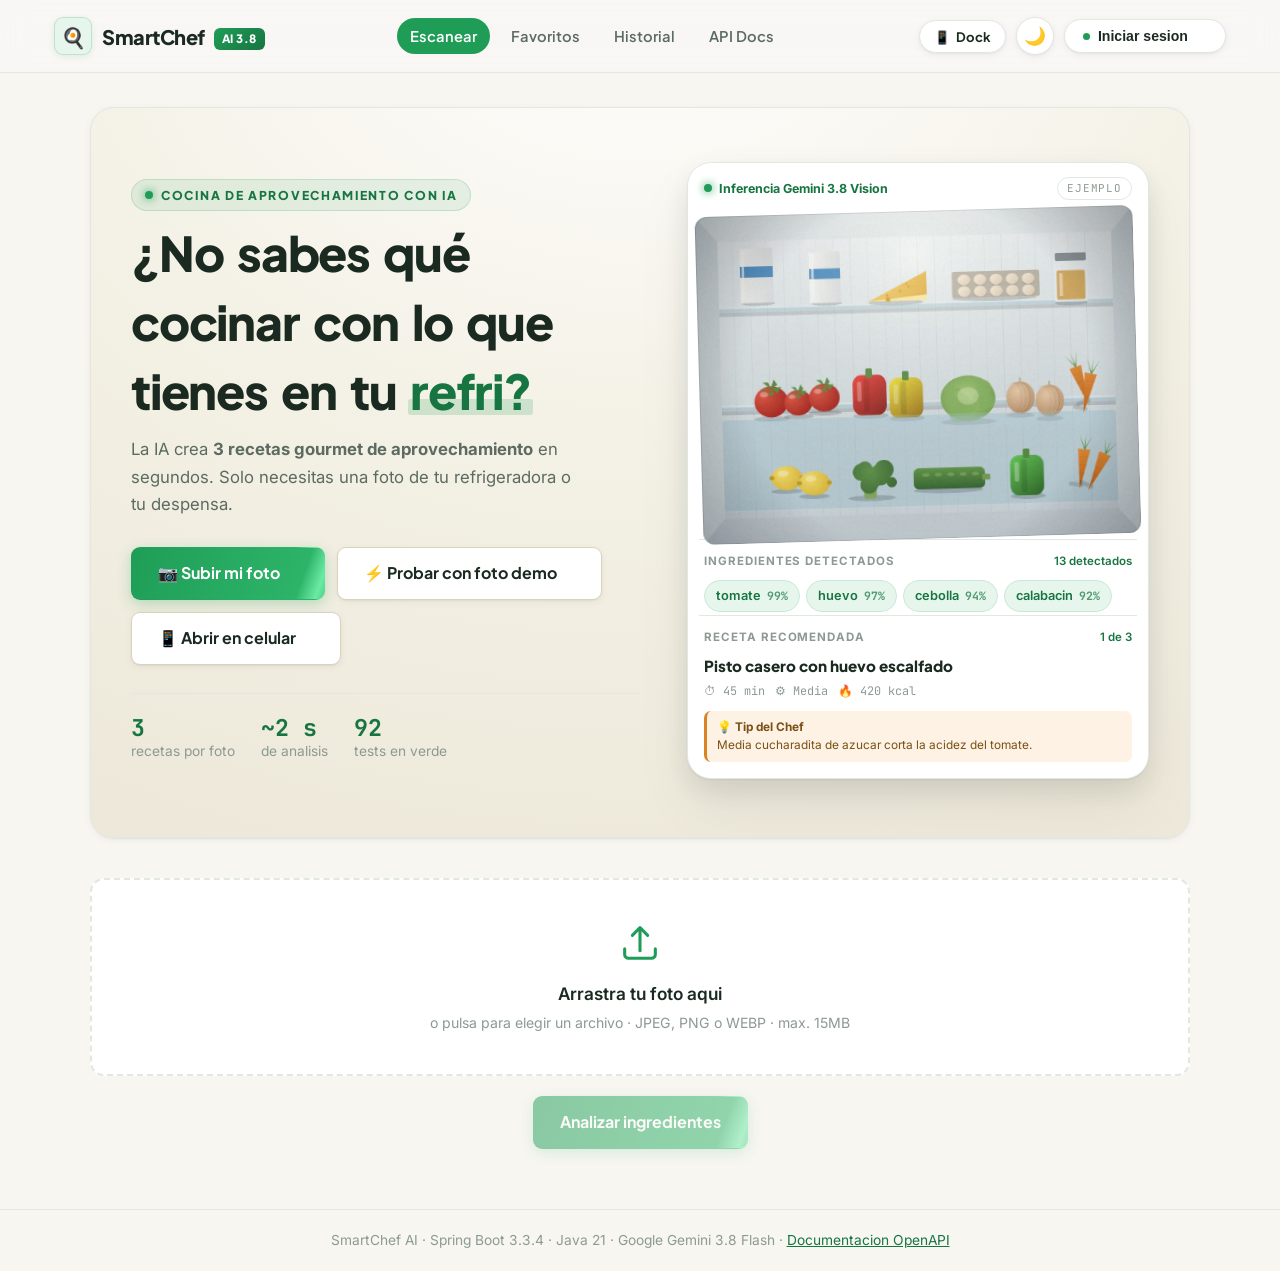
==== src/main/resources/static/app.html @ 3c4bd3d8 "feat(landing): integrar landing editorial Magic UI en raiz y mover SPA a /app.html" ====
<!DOCTYPE html>
<html lang="es">
<head>
    <meta charset="UTF-8">
    <meta name="viewport" content="width=device-width, initial-scale=1">
    <title>SmartChef AI</title>
    <meta name="description" content="Fotografia tu despensa y recibe 3 recetas de aprovechamiento generadas con Google Gemini.">
    <link rel="preconnect" href="https://fonts.googleapis.com" />
    <link rel="preconnect" href="https://fonts.gstatic.com" crossorigin />
    <link href="https://fonts.googleapis.com/css2?family=Inter:wght@400;500;600;700&family=JetBrains+Mono:wght@500;600;700&family=Plus+Jakarta+Sans:wght@600;700;800&display=swap" rel="stylesheet" />
    <link rel="stylesheet" href="styles.css">
    <link rel="icon" href="data:image/svg+xml,<svg xmlns='http://www.w3.org/2000/svg' viewBox='0 0 100 100'><text y='.9em' font-size='90'>&#127859;</text></svg>">
</head>
<body>
<header class="topbar">
    <div class="topbar__inner">
        <a class="brand" href="/" title="Volver al inicio">
            <span class="brand__mark" aria-hidden="true">&#127859;</span>
            <span class="brand__text">SmartChef&nbsp;<span class="brand__ai">AI&nbsp;3.8</span></span>
        </a>

        <nav class="topbar__nav">
            <button class="navlink is-active" data-view="scan" type="button">Escanear</button>
            <button class="navlink" data-view="favorites" type="button">Favoritos</button>
            <button class="navlink" data-view="history" type="button">Historial</button>
            <button class="navlink" id="btn-docs" type="button">API Docs</button>
        </nav>

        <div class="topbar__auth">
            <span class="userchip is-hidden" id="userchip"></span>
            <button class="nav-mode-btn" id="btn-switch-to-dock" type="button" title="Cambiar a Dock flotante">
                <span>📱</span>
                <span>Dock</span>
            </button>
            <button class="theme-toggle-btn" id="theme-btn" type="button" aria-label="Cambiar tema">
                <span class="theme-toggle-icon" id="theme-icon">🌙</span>
            </button>
            <button class="interactive-hover-btn" id="btn-auth" type="button">
                <span class="btn-bg-fill"></span>
                <span class="btn-dot"></span>
                <span class="btn-text" id="btn-auth-text">Iniciar sesion</span>
                <span class="btn-arrow">&rarr;</span>
            </button>
        </div>
    </div>
</header>

<main class="page">

    <!-- ============ VISTA: ESCANEAR ============ -->
    <section class="view is-active" id="view-scan">
        <div class="hero">
            <div class="hero__inner">

                <div class="hero__copy">
                    <p class="hero__eyebrow">
                        <span class="hero__dot" aria-hidden="true"></span>
                        Cocina de aprovechamiento con IA
                    </p>

                    <h1 class="hero__title kinetic-text">
                        <span class="kinetic-word" style="--d: 80ms;">&iquest;No</span>
                        <span class="kinetic-word" style="--d: 140ms;">sabes</span>
                        <span class="kinetic-word" style="--d: 200ms;">qu&eacute;</span>
                        <span class="kinetic-word" style="--d: 260ms;">cocinar</span>
                        <span class="kinetic-word" style="--d: 320ms;">con</span>
                        <span class="kinetic-word" style="--d: 380ms;">lo</span>
                        <span class="kinetic-word" style="--d: 440ms;">que</span>
                        <span class="kinetic-word" style="--d: 500ms;">tienes</span>
                        <span class="kinetic-word" style="--d: 560ms;">en</span>
                        <span class="kinetic-word" style="--d: 620ms;">tu</span>
                        <span class="hero__mark kinetic-word" style="--d: 700ms;">refri?</span>
                    </h1>

                    <p class="hero__subtitle">
                        La IA crea <strong>3 recetas gourmet de aprovechamiento</strong> en
                        segundos. Solo necesitas una foto de tu refrigeradora o tu despensa.
                    </p>

                    <div class="hero__actions">
                        <button class="btn btn--primary btn--lg btn--sweep" id="btn-hero-upload" type="button">
                            <span class="btn__fill" aria-hidden="true"></span>
                            <span class="btn__label"><span aria-hidden="true">&#128247;</span> Subir mi foto</span>
                            <span class="btn__arrow" aria-hidden="true">&rarr;</span>
                        </button>
                        <button class="btn btn--soft btn--lg btn--sweep" id="btn-hero-demo" type="button">
                            <span class="btn__fill" aria-hidden="true"></span>
                            <span class="btn__label"><span aria-hidden="true">&#9889;</span> Probar con foto demo</span>
                            <span class="btn__arrow" aria-hidden="true">&rarr;</span>
                        </button>
                        <button class="btn btn--soft btn--lg btn--sweep" id="btn-hero-qr" type="button" hidden>
                            <span class="btn__fill" aria-hidden="true"></span>
                            <span class="btn__label"><span aria-hidden="true">&#128241;</span> Abrir en celular</span>
                            <span class="btn__arrow" aria-hidden="true">&rarr;</span>
                        </button>
                    </div>

                    <ul class="hero__facts">
                        <li><strong>3</strong> recetas por foto</li>
                        <li><strong>~2 s</strong> de analisis</li>
                        <li><strong>92</strong> tests en verde</li>
                    </ul>
                </div>

                <!--
                  Panel de inferencia: encadena foto, deteccion y receta para que
                  se vea el pipeline completo, no tres adornos sueltos. Los datos
                  son los de la sesion demo real (DemoDataSeeder), asi que lo que
                  se ve aqui es lo que devuelve "Probar con foto demo".
                -->
                <div class="hero__visual" aria-hidden="true">
                    <div class="panel-ai glare-card" id="hero-shot">
                        <span class="border-beam"></span>

                        <header class="panel-ai__head">
                            <span class="panel-ai__status">
                                <span class="hero__dot"></span>
                                Inferencia Gemini 3.8 Vision
                            </span>
                            <span class="panel-ai__tag">ejemplo</span>
                        </header>

                        <figure class="shot">
                            <img class="shot__img" src="assets/demo-fridge.jpg" alt=""
                                 loading="lazy" width="1200" height="900">
                        </figure>

                        <section class="panel-ai__block">
                            <p class="panel-ai__label">
                                Ingredientes detectados
                                <span class="panel-ai__count">13 detectados</span>
                            </p>
                            <ul class="detections">
                                <li class="detection">tomate <b>99%</b></li>
                                <li class="detection">huevo <b>97%</b></li>
                                <li class="detection">cebolla <b>94%</b></li>
                                <li class="detection">calabacin <b>92%</b></li>
                            </ul>
                        </section>

                        <section class="panel-ai__block panel-ai__block--result">
                            <p class="panel-ai__label">
                                Receta recomendada
                                <span class="panel-ai__count">1 de 3</span>
                            </p>
                            <p class="minicard__title">Pisto casero con huevo escalfado</p>
                            <p class="minicard__meta">
                                <span>&#9201; 45 min</span>
                                <span>&#9881; Media</span>
                                <span>&#128293; 420 kcal</span>
                            </p>
                            <p class="minicard__tip">
                                <strong>&#128161; Tip del Chef</strong>
                                Media cucharadita de azucar corta la acidez del tomate.
                            </p>
                        </section>
                    </div>
                </div>

            </div>
        </div>

        <div class="dropzone" id="dropzone" tabindex="0" role="button"
             aria-label="Arrastra una foto o pulsa para seleccionar un archivo">
            <input type="file" id="file-input" accept="image/jpeg,image/png,image/webp" hidden>

            <div class="dropzone__empty" id="dropzone-empty">
                <svg class="dropzone__icon" viewBox="0 0 24 24" aria-hidden="true">
                    <path d="M12 16V4m0 0L8 8m4-4 4 4" stroke="currentColor" stroke-width="1.6"
                          stroke-linecap="round" stroke-linejoin="round" fill="none"/>
                    <path d="M4 15v3a2 2 0 0 0 2 2h12a2 2 0 0 0 2-2v-3" stroke="currentColor"
                          stroke-width="1.6" stroke-linecap="round" fill="none"/>
                </svg>
                <p class="dropzone__title">Arrastra tu foto aqui</p>
                <p class="dropzone__hint">o pulsa para elegir un archivo &middot; JPEG, PNG o WEBP &middot; max. 15MB</p>
            </div>

            <div class="preview is-hidden" id="preview">
                <img class="preview__img" id="preview-img" alt="Vista previa de la foto cargada">
                <div class="preview__meta">
                    <span class="preview__name" id="preview-name"></span>
                    <span class="preview__size" id="preview-size"></span>
                </div>
            </div>
        </div>

        <div class="actions">
            <button class="btn btn--primary btn--lg" id="btn-analyze" type="button" disabled>
                Analizar ingredientes
            </button>
            <button class="btn btn--ghost" id="btn-reset" type="button" hidden>Cambiar foto</button>
        </div>

        <!-- Indicador de procesamiento -->
        <div class="loader is-hidden" id="loader" role="status" aria-live="polite">
            <div class="loader__spinner" aria-hidden="true"></div>
            <p class="loader__text">Analizando ingredientes con Gemini AI...</p>
            <p class="loader__sub" id="loader-sub">Detectando alimentos y creando tus recetas</p>
        </div>

        <div class="alert is-hidden" id="alert" role="alert"></div>

        <!-- Resultados -->
        <section class="results is-hidden" id="results">
            <div class="panel">
                <h2 class="panel__title">Ingredientes detectados</h2>
                <ul class="pills" id="detected-list"></ul>
            </div>

            <h2 class="section-title">Tus 3 recetas sugeridas</h2>
            <div class="cards" id="recipe-cards"></div>
        </section>
    </section>

    <!-- ============ VISTA: FAVORITOS ============ -->
    <section class="view" id="view-favorites">
        <h1 class="view__title">Mis recetas favoritas</h1>
        <p class="view__subtitle">Las recetas que guardaste para cocinar mas tarde.</p>
        <div class="cards" id="favorite-cards"></div>
        <div class="empty is-hidden" id="favorites-empty">
            <p>Todavia no has guardado ninguna receta.</p>
        </div>
    </section>

    <!-- ============ VISTA: HISTORIAL ============ -->
    <section class="view" id="view-history">
        <h1 class="view__title">Historial de escaneos</h1>
        <p class="view__subtitle">Cada foto que analizaste con su resultado completo.</p>
        <div id="history-list"></div>
        <div class="empty is-hidden" id="history-empty">
            <p>Aun no tienes escaneos guardados en tu cuenta.</p>
        </div>
    </section>
</main>

<footer class="footer">
    <p>
        SmartChef AI &middot; Spring Boot 3.3.4 &middot; Java 21 &middot; Google Gemini 3.8 Flash
        &middot; <a href="/swagger-ui.html" target="_blank" rel="noopener">Documentacion OpenAPI</a>
    </p>
</footer>

<!-- ============ MODAL: AUTENTICACION ============ -->
<div class="modal is-hidden" id="auth-modal" role="dialog" aria-modal="true" aria-labelledby="auth-title">
    <div class="modal__backdrop" data-close-modal></div>
    <div class="modal__box">
        <button class="modal__close" type="button" data-close-modal aria-label="Cerrar">&times;</button>

        <h2 class="modal__title" id="auth-title">Accede a tu cuenta</h2>

        <div class="tabs">
            <button class="tab is-active" data-tab="login" type="button">Iniciar sesion</button>
            <button class="tab" data-tab="register" type="button">Crear cuenta</button>
        </div>

        <form class="form is-active" id="form-login" novalidate>
            <label class="field">
                <span class="field__label">Usuario o email</span>
                <input class="field__input" name="username" type="text" autocomplete="username" required>
            </label>
            <label class="field">
                <span class="field__label">Contrasena</span>
                <input class="field__input" name="password" type="password" autocomplete="current-password" required>
            </label>
            <p class="form__error is-hidden" data-form-error></p>
            <button class="btn btn--primary btn--block" type="submit">Entrar</button>
        </form>

        <form class="form" id="form-register" novalidate>
            <label class="field">
                <span class="field__label">Usuario</span>
                <input class="field__input" name="username" type="text" minlength="3" maxlength="50" required>
            </label>
            <label class="field">
                <span class="field__label">Email</span>
                <input class="field__input" name="email" type="email" required>
            </label>
            <label class="field">
                <span class="field__label">Nombre completo</span>
                <input class="field__input" name="fullName" type="text" autocomplete="name">
            </label>
            <label class="field">
                <span class="field__label">Contrasena</span>
                <input class="field__input" name="password" type="password" minlength="8"
                       autocomplete="new-password" required>
                <span class="field__hint">Minimo 8 caracteres</span>
            </label>
            <p class="form__error is-hidden" data-form-error></p>
            <button class="btn btn--primary btn--block" type="submit">Crear cuenta</button>
        </form>
    </div>
</div>

<!-- ============ MODAL: SWAGGER UI ============ -->
<div class="modal is-hidden" id="docs-modal" role="dialog" aria-modal="true" aria-labelledby="docs-title">
    <div class="modal__backdrop" data-close-modal></div>
    <div class="modal__box modal__box--wide">
        <button class="modal__close" type="button" data-close-modal aria-label="Cerrar">&times;</button>
        <h2 class="modal__title" id="docs-title">Documentacion interactiva de la API</h2>
        <p class="modal__lead">
            Prueba cada endpoint directamente desde Swagger UI. Tambien puedes abrirla en una
            <a href="/swagger-ui.html" target="_blank" rel="noopener">pestana nueva</a>.
        </p>
        <iframe class="docs-frame" id="docs-frame" title="Swagger UI" src="about:blank"></iframe>
    </div>
</div>

<!-- ============ MODAL: CODIGO QR ============ -->
<div class="modal is-hidden" id="qr-modal" role="dialog" aria-modal="true" aria-labelledby="qr-title">
    <div class="modal__backdrop" data-close-modal></div>
    <div class="modal__box modal__box--narrow">
        <button class="modal__close" type="button" data-close-modal aria-label="Cerrar">&times;</button>

        <h2 class="modal__title" id="qr-title">Abrir en tu celular</h2>
        <p class="modal__lead">
            Escanea el codigo con la camara de tu telefono para abrir SmartChef AI
            y fotografiar tu refrigeradora directamente.
        </p>

        <div class="qr" id="qr-canvas" aria-live="polite"></div>

        <p class="qr__url" id="qr-url"></p>
        <p class="qr__note is-hidden" id="qr-note"></p>
    </div>
</div>

<div class="toast is-hidden" id="toast" role="status" aria-live="polite"></div>

<!-- ==================== MAGIC DOCK FLOTANTE ==================== -->
<div class="magic-dock-container" id="floating-dock">
    <button class="dock-icon-btn dock-mode-switch-btn" id="btn-switch-to-topbar" data-tooltip="Subir a Barra Superior" type="button">⬆️</button>
    <div class="dock-divider"></div>
    <button class="dock-icon-btn is-active" data-dock-view="scan" data-tooltip="Escanear" type="button">📸</button>
    <button class="dock-icon-btn" data-dock-view="favorites" data-tooltip="Favoritos" type="button">⭐</button>
    <button class="dock-icon-btn" data-dock-view="history" data-tooltip="Historial" type="button">📜</button>
    <button class="dock-icon-btn" id="dock-btn-docs" data-tooltip="API Docs" type="button">📑</button>
    <div class="dock-divider"></div>
    <button class="dock-icon-btn" id="dock-theme-toggle" data-tooltip="Cambiar Tema" type="button">🌙</button>
    <button class="dock-icon-btn dock-primary" id="dock-btn-auth" data-tooltip="Cuenta" type="button">👤</button>
</div>

<script src="assets/qr.js"></script>
<script src="app.js"></script>
</body>
</html>
---- src/main/resources/static/styles.css ----
/* SmartChef AI - hoja de estilos de la SPA */

:root {
    /* ======================================================================
       Sistema de movimiento compartido con el landing (landing-preview.html).
       Una sola curva y tres duraciones en todo el producto. Cualquier valor
       de movimiento nuevo sale de aqui, nunca de un numero suelto.
       ====================================================================== */

    /* Unica curva de salida. No se usa ninguna otra. */
    --motion-ease: cubic-bezier(0.2, 0, 0, 1);

    /* Respuesta inmediata: hover, press, color. Nunca por encima de 150ms. */
    --motion-fast: 150ms;
    /* Entradas y cambios de estado poco frecuentes. */
    --motion-enter: 300ms;
    /* Las salidas son mas cortas que las entradas. */
    --motion-exit: 150ms;

    /* Desplazamiento y desenfoque de toda entrada escalonada. */
    --motion-shift: 12px;
    --motion-blur: 4px;
    /* Separacion entre elementos de una secuencia. */
    --motion-stagger: 100ms;

    /* Escala de pulsado. */
    --motion-press: 0.96;

    --bg: #f7f6f1;
    --bg-elev: #ffffff;
    --cream: #f4f1e6;
    --cream-deep: #ece7d7;
    --ink: #1b2a21;
    --ink-soft: #5c6b61;
    --ink-faint: #8d9a92;
    --line: #e2e7e2;
    --green: #1f9d57;
    --green-dark: #177541;
    --green-soft: #e7f6ed;
    --amber: #d98324;
    --amber-soft: #fdf2e3;
    --red: #cf4040;
    --red-soft: #fdeceb;
    --radius: 14px;
    --radius-sm: 9px;
    --shadow-sm: 0 1px 2px rgba(20, 40, 28, .06), 0 2px 8px rgba(20, 40, 28, .05);
    --shadow-md: 0 10px 30px rgba(20, 40, 28, .10);
    --sans: "Inter", -apple-system, BlinkMacSystemFont, sans-serif;
    --display: "Plus Jakarta Sans", "Inter", sans-serif;
    --mono: "JetBrains Mono", monospace;
    --font: var(--sans);
}

* {
    box-sizing: border-box;
}

html, body {
    margin: 0;
    padding: 0;
}

body {
    background: var(--bg);
    color: var(--ink);
    font-family: var(--font);
    font-size: 16px;
    line-height: 1.55;
    -webkit-font-smoothing: antialiased;
}

a {
    color: var(--green-dark);
}

.is-hidden {
    display: none !important;
}

/* ---------- Barra superior ---------- */

.topbar {
    position: sticky;
    top: 0;
    z-index: 20;
    background: rgba(255, 255, 255, .92);
    backdrop-filter: blur(10px);
    border-bottom: 1px solid var(--line);
}

.topbar__inner {
    max-width: 1140px;
    margin: 0 auto;
    padding: 12px 20px;
    display: flex;
    align-items: center;
    gap: 18px;
    flex-wrap: wrap;
}

.brand {
    display: inline-flex;
    align-items: center;
    gap: 9px;
    font-family: var(--display);
    font-weight: 800;
    font-size: 1.14rem;
    text-decoration: none;
    color: var(--ink);
}

.brand__mark {
    font-size: 1.4rem;
}

.brand__ai {
    color: var(--green);
}

.topbar__nav {
    display: flex;
    gap: 4px;
    flex: 1;
    flex-wrap: wrap;
}

.navlink {
    position: relative;
    border: 0;
    background: transparent;
    font: inherit;
    font-size: .94rem;
    color: var(--ink-soft);
    padding: 7px 13px;
    border-radius: 999px;
    cursor: pointer;
    transition-property: background-color, color;
    transition-duration: var(--motion-fast);
    transition-timing-function: var(--motion-ease);
}

@media (hover: hover) {
    .navlink:hover {
        color: var(--green-dark);
    }

    /* El subrayado crece desde la izquierda, como .nav-link del landing. */
    .navlink:not(.is-active):hover::after {
        width: 100%;
    }
}

.navlink::after {
    content: "";
    position: absolute;
    left: 13px;
    right: 13px;
    bottom: 1px;
    width: 0;
    height: 2px;
    border-radius: 2px;
    background: var(--green);
    transition-property: width;
    transition-duration: var(--motion-fast);
    transition-timing-function: var(--motion-ease);
}

.navlink.is-active::after {
    /* El estado seleccionado ya se marca con la pildora verde. */
    display: none;
}

.navlink.is-active {
    background: var(--green);
    color: #fff;
}

.topbar__auth {
    display: flex;
    align-items: center;
    gap: 10px;
}

.userchip {
    font-size: .88rem;
    color: var(--green-dark);
    background: var(--green-soft);
    padding: 5px 12px;
    border-radius: 999px;
    font-weight: 600;
}

/* ---------- Botones ---------- */

.btn {
    font: inherit;
    font-weight: 600;
    border: 1px solid transparent;
    border-radius: var(--radius-sm);
    padding: 9px 17px;
    cursor: pointer;
    transition-property: background-color, border-color, color, scale;
    transition-duration: var(--motion-fast);
    transition-timing-function: var(--motion-ease);
}

.btn:not(:disabled):active {
    scale: var(--motion-press);
}

@media (prefers-reduced-motion: reduce) {
    .btn:not(:disabled):active {
        scale: 1;
    }
}

.btn:disabled {
    opacity: .5;
    cursor: not-allowed;
}

.btn--primary {
    background: var(--green);
    color: #fff;
}

@media (hover: hover) {
    .btn--primary:hover:not(:disabled) {
        background: var(--green-dark);
    }
}

.btn--ghost {
    background: transparent;
    border-color: var(--line);
    color: var(--ink-soft);
}

@media (hover: hover) {
    .btn--ghost:hover:not(:disabled) {
        border-color: var(--green);
        color: var(--green-dark);
    }
}

.btn--soft {
    background: var(--bg-elev);
    border-color: #d9d2bd;
    color: var(--ink);
    box-shadow: var(--shadow-sm);
}

@media (hover: hover) {
    .btn--soft:hover:not(:disabled) {
        border-color: var(--green);
        color: var(--green-dark);
    }
}

.btn--lg {
    padding: 13px 26px;
    font-size: 1rem;
}

/* ----------------------------------------------------------------------
   .btn--sweep: el barrido de .interactive-hover-btn aplicado a los
   botones del hero. Misma gramatica (circulo que crece desde la
   izquierda, etiqueta que cede 3px, flecha que entra) con los mismos
   tokens, para que el hero no tenga un movimiento propio.
   ---------------------------------------------------------------------- */
.btn--sweep {
    position: relative;
    display: inline-flex;
    align-items: center;
    justify-content: center;
    overflow: hidden;
    isolation: isolate;
    transition-property: background-color, border-color, color, scale, translate, box-shadow;
}

.btn--sweep .btn__fill {
    position: absolute;
    top: 50%;
    left: 18px;
    width: 12px;
    height: 12px;
    border-radius: 50%;
    background: linear-gradient(135deg, var(--green) 0%, var(--green-dark) 100%);
    transform: translateY(-50%) scale(0);
    transition: transform var(--motion-enter) var(--motion-ease);
    pointer-events: none;
    z-index: 1;
}

/* El primario ya es verde: su barrido oscurece en vez de pintar. */
.btn--primary.btn--sweep .btn__fill {
    background: linear-gradient(135deg, var(--green-dark) 0%, var(--ink) 100%);
}

.btn--sweep .btn__label {
    position: relative;
    z-index: 2;
    transition: transform var(--motion-enter) var(--motion-ease), color var(--motion-enter) var(--motion-ease);
    pointer-events: none;
}

.btn--sweep .btn__arrow {
    position: relative;
    z-index: 2;
    display: inline-block;
    margin-left: 6px;
    opacity: 0;
    transform: translateX(-6px);
    transition: transform var(--motion-enter) var(--motion-ease), opacity var(--motion-fast) var(--motion-ease), color var(--motion-enter) var(--motion-ease);
    pointer-events: none;
}

@media (hover: hover) {
    .btn--sweep:hover:not(:disabled) {
        translate: 0 -2px;
        border-color: var(--green);
        box-shadow: 0 6px 18px rgba(31, 157, 87, .25);
    }

    /* Radio 264px: cubre la esquina opuesta del boton mas ancho del hero. */
    .btn--sweep:hover:not(:disabled) .btn__fill {
        transform: translateY(-50%) scale(44);
    }

    .btn--sweep:hover:not(:disabled) .btn__label {
        color: #fff;
        transform: translateX(-3px);
    }

    .btn--sweep:hover:not(:disabled) .btn__arrow {
        opacity: 1;
        color: #fff;
        transform: translateX(0);
    }
}

/*
 * Sin movimiento: el barrido desaparece y el hover vuelve al cambio de
 * color de la variante, que ya cumple contraste. La flecha solo aparece.
 */
@media (prefers-reduced-motion: reduce) {
    .btn--sweep .btn__fill {
        display: none;
    }

    .btn--sweep:hover:not(:disabled) {
        translate: none;
    }

    .btn--sweep:hover:not(:disabled) .btn__label {
        color: inherit;
        transform: none;
    }

    .btn--sweep:hover:not(:disabled) .btn__arrow {
        opacity: 1;
        color: inherit;
        transform: none;
    }
}

.btn--block {
    width: 100%;
}

.btn--fav {
    background: transparent;
    border-color: var(--line);
    color: var(--ink-soft);
    font-size: .9rem;
    width: 100%;
}

@media (hover: hover) {
    .btn--fav:hover:not(:disabled) {
        border-color: var(--amber);
        color: var(--amber);
    }
}

.btn--fav.is-on {
    background: var(--amber-soft);
    border-color: var(--amber);
    color: var(--amber);
}

/* ---------- Layout de pagina ---------- */

.page {
    max-width: 1140px;
    margin: 0 auto;
    padding: 34px 20px 60px;
}

.view {
    display: none;
}

.view.is-active {
    display: block;
    animation: fade var(--motion-enter) var(--motion-ease);
}

@keyframes fade {
    from { opacity: 0; transform: translateY(6px); }
    to   { opacity: 1; transform: none; }
}

.hero {
    position: relative;
    margin: 0 0 40px;
    padding: 54px 40px 58px;
    border-radius: 24px;
    background:
        radial-gradient(120% 140% at 50% -20%, #ffffff 0%, var(--cream) 46%, var(--cream-deep) 100%);
    border: 1px solid var(--line);
    box-shadow: var(--shadow-sm);
    overflow: hidden;
}

/* Halo esmeralda muy tenue, para que no canse la vista. */
.hero::after {
    content: "";
    position: absolute;
    inset: auto -10% -60% -10%;
    height: 220px;
    background: radial-gradient(50% 100% at 50% 100%, rgba(31, 157, 87, .13), transparent 70%);
    pointer-events: none;
}

/* Dos columnas en escritorio; una sola, centrada, en pantallas estrechas. */
.hero__inner {
    position: relative;
    z-index: 1;
    display: grid;
    grid-template-columns: minmax(0, 1.05fr) minmax(0, .95fr);
    align-items: center;
    gap: 46px;
    max-width: 1020px;
    margin: 0 auto;
    text-align: left;
}

.hero__eyebrow {
    display: inline-flex;
    align-items: center;
    gap: 8px;
    margin: 0 0 14px;
    font-size: .76rem;
    font-family: var(--display);
    font-weight: 800;
    letter-spacing: .14em;
    text-transform: uppercase;
    color: var(--green-dark);
    background: rgba(31, 157, 87, .09);
    border: 1px solid rgba(31, 157, 87, .18);
    padding: 6px 13px;
    border-radius: 999px;
}

/* Mismo punto pulsante que la insignia del landing. */
.hero__dot {
    width: 8px;
    height: 8px;
    border-radius: 50%;
    background: var(--green);
    box-shadow: 0 0 10px var(--green);
    flex: 0 0 auto;
}

@media (prefers-reduced-motion: no-preference) {
    .hero__dot {
        animation: pulse-dot 1.8s infinite ease-in-out;
    }
}

@keyframes pulse-dot {
    0%, 100% { opacity: 1; scale: 1; }
    50%      { opacity: 0.4; scale: 0.8; }
}

/* ---------- Dispositivos portados del landing ---------- */

/*
 * Haz de luz recorriendo el borde. Mismo efecto y misma duracion que
 * .border-beam del landing, para que las dos paginas se sientan iguales.
 */
.border-beam {
    position: absolute;
    inset: -1px;
    border-radius: inherit;
    pointer-events: none;
    mask: linear-gradient(#fff 0 0) content-box, linear-gradient(#fff 0 0);
    -webkit-mask: linear-gradient(#fff 0 0) content-box, linear-gradient(#fff 0 0);
    mask-composite: exclude;
    -webkit-mask-composite: xor;
    padding: 1.5px;
    z-index: 3;
}

.border-beam::after {
    content: "";
    position: absolute;
    aspect-ratio: 1;
    width: 140px;
    background: radial-gradient(circle, rgba(31, 157, 87, .7) 0%, transparent 70%);
    offset-path: rect(0 auto auto 0 round inherit);
}

@media (prefers-reduced-motion: no-preference) {
    .border-beam::after {
        animation: border-beam-anim 7s linear infinite;
    }
}

@keyframes border-beam-anim {
    100% { offset-distance: 100%; }
}

/* Brillo que sigue al puntero, como .glare-card del landing. */
.glare-card {
    position: relative;
}

.glare-card::before {
    content: "";
    position: absolute;
    inset: 0;
    border-radius: inherit;
    background: radial-gradient(circle at var(--gx, 50%) var(--gy, 50%),
        rgba(255, 255, 255, .28) 0%, transparent 65%);
    opacity: 0;
    pointer-events: none;
    z-index: 2;
    transition-property: opacity;
    transition-duration: var(--motion-enter);
    transition-timing-function: var(--motion-ease);
}

@media (hover: hover) {
    .glare-card:hover::before {
        opacity: 1;
    }
}

.hero__title {
    font-size: clamp(1.8rem, 3.4vw, 2.7rem);
    line-height: 1.12;
    margin: 0 0 16px;
    letter-spacing: -.028em;
    text-wrap: balance;
}

/* Subrayado dibujado, no decoration: no corta descendentes. */
.hero__mark {
    position: relative;
    white-space: nowrap;
    color: var(--green-dark);
}

.hero__mark::after {
    content: "";
    position: absolute;
    left: -2px;
    right: -2px;
    bottom: .06em;
    height: .34em;
    background: rgba(31, 157, 87, .18);
    border-radius: 3px;
    z-index: -1;
}

.hero__subtitle {
    margin: 0;
    max-width: 46ch;
    color: var(--ink-soft);
    font-size: 1.04rem;
    text-wrap: pretty;
}

.hero__actions {
    display: flex;
    flex-wrap: wrap;
    gap: 12px;
    margin-top: 28px;
}

.hero__facts {
    list-style: none;
    display: flex;
    flex-wrap: wrap;
    gap: 10px 26px;
    margin: 28px 0 0;
    padding: 20px 0 0;
    border-top: 1px solid var(--line);
    font-size: .86rem;
    color: var(--ink-faint);
}

.hero__facts strong {
    display: block;
    color: var(--green-dark);
    font-size: 1.16rem;
    line-height: 1.2;
}

/* ---------- Composicion visual del hero ---------- */

.hero__visual {
    position: relative;
    isolation: isolate;
}

/* Marco: radio exterior = radio interior (12) + padding (10) + borde (1). */
/*
 * Panel de inferencia. Encadena foto, deteccion y receta en una sola tarjeta
 * para que se lea como la salida del modelo y no como decoracion suelta.
 * Radio exterior 24 = radio interior 12 + padding 11 + borde 1.
 */
.panel-ai {
    padding: 11px;
    background: var(--bg-elev);
    border: 1px solid var(--line);
    border-radius: 24px;
    box-shadow:
        0 1px 2px rgba(20, 40, 28, .06),
        0 12px 28px rgba(20, 40, 28, .10),
        0 28px 60px rgba(20, 40, 28, .06);
    /* La inclinacion 3D la escribe el puntero desde app.js. */
    transform-style: preserve-3d;
    transition-property: transform, box-shadow;
    transition-duration: var(--motion-fast);
    transition-timing-function: var(--motion-ease);
}

.panel-ai__head {
    display: flex;
    align-items: center;
    justify-content: space-between;
    gap: 10px;
    padding: 3px 5px 11px;
}

.panel-ai__status {
    display: inline-flex;
    align-items: center;
    gap: 7px;
    font-size: .78rem;
    font-weight: 700;
    color: var(--green-dark);
}

/* El panel es una muestra, no una lectura en vivo: se dice explicitamente. */
.panel-ai__tag {
    font-family: ui-monospace, "SFMono-Regular", "JetBrains Mono", monospace;
    font-size: .68rem;
    letter-spacing: .08em;
    text-transform: uppercase;
    color: var(--ink-faint);
    border: 1px solid var(--line);
    border-radius: 999px;
    padding: 2px 9px;
}

.panel-ai__block {
    padding: 13px 5px 3px;
    border-top: 1px solid var(--line);
}

.panel-ai__block--result {
    padding-bottom: 5px;
}

.panel-ai__label {
    display: flex;
    align-items: baseline;
    justify-content: space-between;
    gap: 10px;
    margin: 0 0 9px;
    font-size: .72rem;
    font-weight: 700;
    letter-spacing: .08em;
    text-transform: uppercase;
    color: var(--ink-faint);
}

.panel-ai__count {
    font-weight: 600;
    letter-spacing: 0;
    text-transform: none;
    color: var(--green-dark);
}

.detections {
    list-style: none;
    display: flex;
    flex-wrap: wrap;
    gap: 6px;
    margin: 0;
    padding: 0;
}

.detection {
    display: inline-flex;
    align-items: baseline;
    gap: 6px;
    background: var(--green-soft);
    color: var(--green-dark);
    border: 1px solid #c8e8d6;
    padding: 5px 11px;
    border-radius: 999px;
    font-size: .8rem;
    font-weight: 600;
}

/* La confianza es el dato que convierte la pildora en salida de un modelo. */
.detection b {
    font-family: ui-monospace, "SFMono-Regular", "JetBrains Mono", monospace;
    font-size: .72rem;
    font-weight: 700;
    opacity: .72;
}

.shot {
    margin: 0;
    rotate: -1.6deg;
}

.shot__img {
    display: block;
    width: 100%;
    height: auto;
    aspect-ratio: 4 / 3;
    object-fit: cover;
    border-radius: 12px;
    /* Borde neutro puro: un gris teñido deja franja de color en la foto. */
    outline: 1px solid oklch(0 0 0 / 0.1);
    outline-offset: -1px;
}

.minicard__title {
    margin: 0 0 7px;
    font-size: .95rem;
    font-family: var(--display);
    font-weight: 800;
    line-height: 1.25;
}

.minicard__meta {
    display: flex;
    flex-wrap: wrap;
    gap: 5px 10px;
    margin: 0;
    font-size: .74rem;
    color: var(--ink-faint);
}

.minicard__tip {
    margin: 11px 0 0;
    padding: 8px 10px;
    font-size: .74rem;
    line-height: 1.45;
    color: #7c4f15;
    background: var(--amber-soft);
    border-left: 3px solid var(--amber);
    border-radius: 7px;
}

.minicard__tip strong {
    display: block;
    margin-bottom: 1px;
}

/* ---------- Entrada escalonada del hero ---------- */

/*
 * El orden comunica jerarquia: etiqueta, visual, texto, acciones y datos.
 * Solo ocurre una vez, al cargar.
 *
 * El titular NO entra como bloque: lo animan sus palabras una a una con
 * kinetic-reveal, igual que el landing. Animarlo ademas como bloque
 * superpondria dos entradas sobre el mismo texto.
 */
@media (prefers-reduced-motion: no-preference) {
    .hero__eyebrow,
    .hero__subtitle,
    .hero__actions,
    .hero__facts,
    .hero__visual {
        animation: hero-enter var(--motion-enter) var(--motion-ease) both;
    }

    .hero__eyebrow  { animation-delay: calc(var(--motion-stagger) * 0); }
    .hero__visual   { animation-delay: calc(var(--motion-stagger) * 2); }
    /* El cuerpo arranca cuando la ultima palabra del titular ya ha entrado. */
    .hero__subtitle { animation-delay: calc(var(--motion-stagger) * 7); }
    .hero__actions  { animation-delay: calc(var(--motion-stagger) * 8); }
    .hero__facts    { animation-delay: calc(var(--motion-stagger) * 9); }
}

@keyframes hero-enter {
    from {
        opacity: 0;
        filter: blur(4px);
        translate: 0 12px;
    }
    to {
        opacity: 1;
        filter: blur(0);
        translate: 0 0;
    }
}

/* Sin movimiento: solo aparece, nunca se queda invisible. */
@media (prefers-reduced-motion: reduce) {
    .hero__eyebrow,
    .hero__title,
    .hero__subtitle,
    .hero__actions,
    .hero__facts,
    .hero__visual {
        animation: hero-fade var(--motion-enter) var(--motion-ease) both;
    }
}

@keyframes hero-fade {
    from { opacity: 0; }
    to   { opacity: 1; }
}

.view__title {
    font-size: 1.7rem;
    margin: 0 0 6px;
}

.view__subtitle {
    margin: 0 0 24px;
    color: var(--ink-soft);
}

.section-title {
    font-size: 1.28rem;
    margin: 32px 0 14px;
}

/* ---------- Zona de carga ---------- */

.dropzone {
    background: var(--bg-elev);
    border: 2px dashed var(--line);
    border-radius: var(--radius);
    padding: 40px 24px;
    text-align: center;
    cursor: pointer;
    transition-property: border-color, background-color;
    transition-duration: var(--motion-fast);
    transition-timing-function: var(--motion-ease);
    outline: none;
}

/* El foco de teclado no se gatea: existe en cualquier dispositivo. */
.dropzone:focus-visible {
    border-color: var(--green);
    background: var(--green-soft);
}

@media (hover: hover) {
    .dropzone:hover {
        border-color: var(--green);
        background: var(--green-soft);
    }
}

.dropzone.is-dragover {
    border-color: var(--green);
    background: var(--green-soft);
}

/* Destello al llegar desde el boton "Subir mi foto". */
.dropzone.is-highlighted {
    border-color: var(--green);
    animation: pulse 1.4s var(--motion-ease);
}

@keyframes pulse {
    0%, 100% { box-shadow: 0 0 0 0 rgba(31, 157, 87, 0); }
    30%      { box-shadow: 0 0 0 7px rgba(31, 157, 87, .16); }
}

.dropzone.has-file {
    padding: 18px;
    border-style: solid;
    cursor: default;
}

.dropzone__icon {
    width: 46px;
    height: 46px;
    color: var(--green);
    margin-bottom: 8px;
}

.dropzone__title {
    margin: 0 0 4px;
    font-weight: 600;
    font-size: 1.08rem;
}

.dropzone__hint {
    margin: 0;
    color: var(--ink-faint);
    font-size: .88rem;
}

.preview__img {
    max-width: 100%;
    max-height: 340px;
    border-radius: var(--radius-sm);
    display: block;
    margin: 0 auto;
    box-shadow: var(--shadow-sm);
    /* Neutro puro: un gris teñido dejaria franja de color en la foto. */
    outline: 1px solid oklch(0 0 0 / 0.1);
    outline-offset: -1px;
}

.preview__meta {
    margin-top: 10px;
    display: flex;
    justify-content: center;
    gap: 10px;
    font-size: .86rem;
    color: var(--ink-faint);
}

.preview__name {
    font-weight: 600;
    color: var(--ink-soft);
    max-width: 320px;
    overflow: hidden;
    text-overflow: ellipsis;
    white-space: nowrap;
}

.actions {
    display: flex;
    justify-content: center;
    gap: 12px;
    margin-top: 20px;
    flex-wrap: wrap;
}

/* ---------- Indicador de carga ---------- */

.loader {
    margin: 34px auto 0;
    text-align: center;
}

.loader__spinner {
    width: 42px;
    height: 42px;
    margin: 0 auto 14px;
    border: 3px solid var(--green-soft);
    border-top-color: var(--green);
    border-radius: 50%;
    animation: spin .85s linear infinite;
}

@keyframes spin {
    to { transform: rotate(360deg); }
}

.loader__text {
    margin: 0;
    font-weight: 600;
}

.loader__sub {
    margin: 2px 0 0;
    color: var(--ink-faint);
    font-size: .9rem;
}

/* ---------- Avisos ---------- */

.alert {
    margin: 24px auto 0;
    max-width: 640px;
    background: var(--red-soft);
    border: 1px solid #f3c9c7;
    color: #8f2b2b;
    padding: 13px 16px;
    border-radius: var(--radius-sm);
    font-size: .94rem;
}

.empty {
    text-align: center;
    color: var(--ink-faint);
    padding: 44px 0;
}

/* ---------- Paneles y pildoras ---------- */

.results {
    margin-top: 34px;
}

.panel {
    background: var(--bg-elev);
    border: 1px solid var(--line);
    border-radius: var(--radius);
    padding: 20px 22px;
    box-shadow: var(--shadow-sm);
}

.panel__title {
    margin: 0 0 12px;
    font-size: 1.1rem;
}

.pills {
    list-style: none;
    margin: 0;
    padding: 0;
    display: flex;
    flex-wrap: wrap;
    gap: 8px;
}

.pill {
    background: var(--green-soft);
    color: var(--green-dark);
    border: 1px solid #c8e8d6;
    padding: 5px 13px;
    border-radius: 999px;
    font-size: .88rem;
    font-weight: 600;
}

/* ---------- Tarjetas de receta ---------- */

.cards {
    display: grid;
    grid-template-columns: repeat(auto-fill, minmax(320px, 1fr));
    gap: 18px;
}

.card {
    background: var(--bg-elev);
    border: 1px solid var(--line);
    border-radius: var(--radius);
    padding: 20px;
    box-shadow: var(--shadow-sm);
    display: flex;
    flex-direction: column;
    gap: 14px;
    transition-property: box-shadow, translate;
    transition-duration: var(--motion-fast);
    transition-timing-function: var(--motion-ease);
}

@media (hover: hover) {
    .card:hover {
        box-shadow: var(--shadow-md);
    }

    @media (prefers-reduced-motion: no-preference) {
        .card:hover {
            translate: 0 -2px;
        }
    }
}

.card__title {
    margin: 0;
    font-size: 1.16rem;
    line-height: 1.3;
}

.card__desc {
    margin: 0;
    color: var(--ink-soft);
    font-size: .93rem;
}

.card__meta {
    display: flex;
    flex-wrap: wrap;
    gap: 7px;
}

.chip {
    display: inline-flex;
    align-items: center;
    gap: 5px;
    font-size: .8rem;
    font-weight: 600;
    padding: 4px 10px;
    border-radius: 999px;
    background: #f1f3f1;
    color: var(--ink-soft);
}

.chip--facil {
    background: var(--green-soft);
    color: var(--green-dark);
}

.chip--media {
    background: var(--amber-soft);
    color: #a2621a;
}

.chip--dificil {
    background: var(--red-soft);
    color: #a33434;
}

.card__block > h4 {
    margin: 0 0 7px;
    font-size: .82rem;
    text-transform: uppercase;
    letter-spacing: .06em;
    color: var(--ink-faint);
}

.ingredients {
    list-style: none;
    margin: 0;
    padding: 0;
    display: flex;
    flex-direction: column;
    gap: 5px;
}

.ingredient {
    display: flex;
    align-items: baseline;
    gap: 8px;
    font-size: .92rem;
}

.ingredient__icon {
    font-family: var(--display);
    font-weight: 800;
    flex: 0 0 auto;
    line-height: 1.4;
}

.ingredient--have .ingredient__icon {
    color: var(--green);
}

.ingredient--missing .ingredient__icon {
    color: var(--red);
}

.ingredient--missing .ingredient__name {
    color: var(--ink-soft);
}

.ingredient__qty {
    color: var(--ink-faint);
    font-size: .85rem;
}

/* Pasos extensos: mas aire entre lineas para que se lean comodos. */
.steps {
    margin: 0;
    padding-left: 22px;
    display: flex;
    flex-direction: column;
    gap: 11px;
    font-size: .93rem;
    line-height: 1.62;
    color: var(--ink-soft);
}

.steps li {
    padding-left: 4px;
}

.steps li::marker {
    color: var(--green);
    font-family: var(--display);
    font-weight: 800;
}

/* --- Tip del chef --- */

.cheftip {
    display: flex;
    gap: 10px;
    align-items: flex-start;
    background: var(--amber-soft);
    border: 1px solid #f0dcb8;
    border-left: 3px solid var(--amber);
    border-radius: var(--radius-sm);
    padding: 12px 14px;
}

.cheftip__icon {
    font-size: 1.05rem;
    line-height: 1.4;
    flex: 0 0 auto;
}

.cheftip__body {
    min-width: 0;
}

.cheftip__label {
    display: block;
    font-size: .74rem;
    font-family: var(--display);
    font-weight: 800;
    letter-spacing: .07em;
    text-transform: uppercase;
    color: #9a5e15;
    margin-bottom: 3px;
}

.cheftip__text {
    margin: 0;
    font-size: .9rem;
    line-height: 1.55;
    color: #7c4f15;
}

.card__footer {
    margin-top: auto;
}

/* ---------- Historial ---------- */

.history-item {
    background: var(--bg-elev);
    border: 1px solid var(--line);
    border-radius: var(--radius);
    padding: 18px 20px;
    margin-bottom: 16px;
    box-shadow: var(--shadow-sm);
}

.history-item__head {
    display: flex;
    justify-content: space-between;
    align-items: baseline;
    gap: 12px;
    flex-wrap: wrap;
    margin-bottom: 10px;
}

.history-item__date {
    font-weight: 600;
    font-size: .95rem;
}

.history-item__count {
    color: var(--ink-faint);
    font-size: .86rem;
}

.history-item__titles {
    margin: 10px 0 0;
    padding-left: 18px;
    color: var(--ink-soft);
    font-size: .92rem;
}

/* ---------- Modales ---------- */

.modal {
    position: fixed;
    inset: 0;
    z-index: 40;
    display: flex;
    align-items: center;
    justify-content: center;
    padding: 20px;
}

.modal__backdrop {
    position: absolute;
    inset: 0;
    background: rgba(16, 28, 21, .5);
}

.modal__box {
    position: relative;
    background: var(--bg-elev);
    border-radius: var(--radius);
    padding: 26px;
    width: 100%;
    max-width: 420px;
    max-height: 92vh;
    overflow: auto;
    box-shadow: var(--shadow-md);
}

.modal__box--wide {
    max-width: 1060px;
    display: flex;
    flex-direction: column;
}

.modal__close {
    position: absolute;
    top: 10px;
    right: 12px;
    border: 0;
    background: transparent;
    font-size: 1.7rem;
    line-height: 1;
    color: var(--ink-faint);
    cursor: pointer;
}

@media (hover: hover) {
    .modal__close:hover {
        color: var(--ink);
    }
}

.modal__title {
    margin: 0 0 16px;
    font-size: 1.3rem;
}

.modal__lead {
    margin: -8px 0 14px;
    color: var(--ink-soft);
    font-size: .92rem;
}

.modal__box--narrow {
    max-width: 380px;
    text-align: center;
}

.docs-frame {
    width: 100%;
    height: 68vh;
    border: 1px solid var(--line);
    border-radius: var(--radius-sm);
    background: #fff;
}

/* --- Codigo QR --- */

.qr {
    margin: 4px auto 14px;
    width: min(260px, 70vw);
    aspect-ratio: 1;
    padding: 12px;
    background: #fff;
    border: 1px solid var(--line);
    border-radius: var(--radius-sm);
    box-shadow: var(--shadow-sm);
}

.qr svg {
    display: block;
    width: 100%;
    height: 100%;
}

.qr__url {
    margin: 0;
    font-size: .8rem;
    color: var(--ink-faint);
    word-break: break-all;
}

.qr__note {
    margin: 12px 0 0;
    font-size: .82rem;
    line-height: 1.5;
    color: #8a5a14;
    background: var(--amber-soft);
    border: 1px solid #f0dcb8;
    border-radius: var(--radius-sm);
    padding: 10px 12px;
    text-align: left;
}

/* ---------- Pestanas y formularios ---------- */

.tabs {
    display: flex;
    gap: 6px;
    background: #f1f3f1;
    padding: 4px;
    border-radius: var(--radius-sm);
    margin-bottom: 18px;
}

.tab {
    flex: 1;
    border: 0;
    background: transparent;
    font: inherit;
    font-size: .92rem;
    font-weight: 600;
    color: var(--ink-soft);
    padding: 8px;
    border-radius: 6px;
    cursor: pointer;
}

.tab.is-active {
    background: var(--bg-elev);
    color: var(--green-dark);
    box-shadow: var(--shadow-sm);
}

.form {
    display: none;
    flex-direction: column;
    gap: 13px;
}

.form.is-active {
    display: flex;
}

.field {
    display: flex;
    flex-direction: column;
    gap: 5px;
}

.field__label {
    font-size: .86rem;
    font-weight: 600;
    color: var(--ink-soft);
}

.field__input {
    font: inherit;
    padding: 10px 12px;
    border: 1px solid var(--line);
    border-radius: var(--radius-sm);
    background: #fcfdfc;
    color: var(--ink);
}

.field__input:focus {
    outline: none;
    border-color: var(--green);
    box-shadow: 0 0 0 3px var(--green-soft);
}

.field__hint {
    font-size: .78rem;
    color: var(--ink-faint);
}

.form__error {
    margin: 0;
    font-size: .88rem;
    color: var(--red);
}

/* ---------- Toast ---------- */

.toast {
    position: fixed;
    bottom: 22px;
    left: 50%;
    transform: translateX(-50%);
    z-index: 60;
    background: var(--ink);
    color: #fff;
    padding: 11px 20px;
    border-radius: 999px;
    font-size: .92rem;
    font-weight: 600;
    box-shadow: var(--shadow-md);
    animation: rise var(--motion-enter) var(--motion-ease);
}

@keyframes rise {
    from { opacity: 0; transform: translate(-50%, 10px); }
    to   { opacity: 1; transform: translate(-50%, 0); }
}

/* ---------- Pie ---------- */

.footer {
    border-top: 1px solid var(--line);
    padding: 20px;
    text-align: center;
    color: var(--ink-faint);
    font-size: .86rem;
}

.footer p {
    margin: 0;
}

/* ---------- Responsive ---------- */

/* El visual del hero necesita ancho: por debajo de 900px va debajo del texto. */
@media (max-width: 900px) {
    .hero {
        padding: 44px 26px 48px;
    }

    .hero__inner {
        grid-template-columns: 1fr;
        gap: 52px;
        max-width: 560px;
        text-align: center;
    }

    .hero__subtitle {
        margin-inline: auto;
    }

    .hero__actions,
    .hero__facts {
        justify-content: center;
    }

    /* En una columna el panel se endereza y el texto vuelve a la izquierda. */
    .shot {
        rotate: 0deg;
    }

    .panel-ai {
        text-align: left;
    }
}

@media (max-width: 680px) {
    /*
     * La barra superior venia del landing con los controles en una sola fila,
     * y a 375px sumaban 308px que se salian de la pantalla: la pagina ganaba
     * scroll horizontal. Aqui los controles pueden envolver y el conmutador
     * de dock se oculta, porque en movil no aporta nada.
     */
    .topbar__auth {
        flex-wrap: wrap;
        justify-content: flex-end;
        gap: 8px;
        min-width: 0;
    }

    .topbar__auth .nav-mode-btn {
        display: none;
    }

    /*
     * La topbar pegada del landing venia con nowrap !important y los tres
     * grupos no caben en 375px. Aqui vuelve a envolver y la navegacion baja a
     * su propia fila, que es como se comportaba antes de unificar las barras.
     */
    .topbar__inner {
        flex-wrap: wrap !important;
    }

    .topbar__nav {
        order: 3;
        width: 100%;
        justify-content: space-between;
    }

    /* El dock es fijo: se ancla a los margenes en vez de centrarse y salirse. */
    .magic-dock-container {
        left: 12px;
        right: 12px;
        transform: none;
        max-width: none;
    }

    .magic-dock {
        justify-content: center;
        flex-wrap: wrap;
    }

    .hero {
        padding: 34px 18px 34px;
        border-radius: 18px;
    }

    .hero__actions .btn {
        width: 100%;
    }

    .hero__facts {
        gap: 8px 20px;
    }

    .topbar__inner {
        gap: 10px;
    }

    .topbar__nav {
        order: 3;
        width: 100%;
        justify-content: space-between;
    }

    .navlink {
        padding: 7px 10px;
        font-size: .88rem;
    }

    .page {
        padding: 24px 16px 50px;
    }

    .cards {
        grid-template-columns: 1fr;
    }

    .docs-frame {
        height: 60vh;
    }
}

/* ---------- Movimiento bajo preferencia del usuario ---------- */

/*
 * Ninguna animacion de la interfaz puede mover, escalar ni desenfocar cuando
 * el usuario pide menos movimiento. Se sustituyen por un fundido de opacidad,
 * nunca por la desaparicion del elemento.
 */
@media (prefers-reduced-motion: reduce) {
    .view.is-active {
        animation: hero-fade var(--motion-fast) var(--motion-ease) both;
    }

    .dropzone.is-highlighted {
        animation: none;
    }

    .toast {
        animation: hero-fade var(--motion-fast) var(--motion-ease) both;
    }

    .card {
        transition-property: box-shadow;
    }

    .loader__spinner {
        animation-duration: 1.6s;
    }
}


/* ==========================================================================
   SmartChef AI — Magic UI Modern Animation Extensions (Non-destructive)
   ========================================================================== */

/*
 * Magic UI Shimmer Effect en Boton Principal.
 * Sin !important: esta regla gana por orden sobre .btn--primary de arriba,
 * y asi .btn--primary.btn--sweep todavia puede ajustarla por especificidad.
 */
.btn--primary {
    background: linear-gradient(110deg, var(--green) 0%, #2db469 45%, #6beaa3 50%, #2db469 55%, var(--green) 100%);
    background-size: 200% 100%;
    animation: btn-shimmer 3.5s infinite linear;
    box-shadow: 0 4px 14px rgba(31, 157, 87, 0.28);
    transition-property: transform, box-shadow, scale;
    transition-duration: var(--motion-fast);
    transition-timing-function: var(--motion-ease);
}

@media (hover: hover) {
    .btn--primary:hover:not(:disabled) {
        transform: translateY(-2px);
        box-shadow: 0 8px 22px rgba(31, 157, 87, 0.38);
    }
}

@media (prefers-reduced-motion: reduce) {
    .btn--primary {
        animation: none;
        background: var(--green);
    }

    .btn--primary:hover:not(:disabled) {
        transform: none;
    }
}

/*
 * El primario ya se pinta solo: el brillo hace de relleno, asi que su
 * barrido se limita al levantamiento y a la flecha. Los secundarios si
 * necesitan el circulo verde para llegar al mismo estado.
 */
.btn--primary.btn--sweep .btn__fill {
    display: none;
}

@keyframes btn-shimmer {
    0% { background-position: 200% 0; }
    100% { background-position: -200% 0; }
}

/* Dropzone interactiva con microinteracción */
.dropzone {
    transition-property: border-color, background-color, box-shadow !important;
    transition-duration: var(--motion-fast) !important;
    transition-timing-function: var(--motion-ease) !important;
}

@media (hover: hover) {
    .dropzone:hover {
        border-color: var(--green) !important;
        background: var(--green-soft) !important;
        transform: translateY(-3px);
        box-shadow: 0 12px 30px rgba(31, 157, 87, 0.14) !important;
    }
}

.dropzone__icon {
    transition: transform var(--motion-enter) var(--motion-ease) !important;
}

@media (hover: hover) {
    .dropzone:hover .dropzone__icon {
        transform: translateY(-6px) scale(1.12);
    }
}

/* Tarjetas con elevación suave y resplandor al hover */
.card {
    transition: transform var(--motion-fast) var(--motion-ease), box-shadow var(--motion-fast) var(--motion-ease), border-color var(--motion-fast) var(--motion-ease) !important;
}

@media (hover: hover) {
    .card:hover {
        transform: translateY(-5px);
        border-color: var(--green) !important;
        box-shadow: 0 16px 36px rgba(20, 40, 28, 0.12) !important;
    }
}

/* Spinner con brillo radiante */
.loader__spinner {
    border-top-color: var(--green) !important;
    box-shadow: 0 0 16px rgba(31, 157, 87, 0.45);
}


/* ==========================================================================
   SmartChef AI — Magic UI Full Feature Expansion
   Dock Mode, Kinetic Text, Text-Animate, Dark Mode, Interactive Modal
   ========================================================================== */

/* Dark Mode Palette */
html[data-theme="dark"] {
    --bg: #0C140F;
    --bg-elev: #15221B;
    --cream: #192921;
    --cream-deep: #1E3228;
    --ink: #F2F5F3;
    --ink-soft: #A0B0A7;
    --ink-faint: #6C7D73;
    --line: rgba(255, 255, 255, 0.1);
    --green-soft: rgba(40, 185, 101, 0.15);
    --amber-soft: rgba(245, 158, 11, 0.15);
    --red-soft: rgba(239, 68, 68, 0.15);
    --shadow-sm: 0 2px 8px rgba(0, 0, 0, 0.3);
    --shadow-md: 0 16px 36px rgba(0, 0, 0, 0.5);
}

/* 60fps GPU Circular View Transition */
::view-transition-old(root),
::view-transition-new(root) {
    animation: none;
    mix-blend-mode: normal;
}
::view-transition-old(root) {
    z-index: 1;
}
::view-transition-new(root) {
    z-index: 9999;
    animation: var(--motion-enter) var(--motion-ease) theme-circular-wipe forwards;
}

@keyframes theme-circular-wipe {
    from {
        clip-path: circle(0px at var(--reveal-x, 50%) var(--reveal-y, 50%));
    }
    to {
        clip-path: circle(var(--reveal-radius, 150vmax) at var(--reveal-x, 50%) var(--reveal-y, 50%));
    }
}

/* Boton Conmutador Topbar -> Dock */
.nav-mode-btn {
    background: var(--bg-elev);
    border: 1px solid var(--line);
    color: var(--ink);
    font-family: var(--display);
    font-weight: 800;
    font-size: 0.82rem;
    padding: 7px 14px;
    border-radius: 999px;
    display: inline-flex;
    align-items: center;
    gap: 6px;
    cursor: pointer;
    transition-property: background-color, border-color, color, scale;
    transition-duration: var(--motion-fast);
    transition-timing-function: var(--motion-ease);
    box-shadow: var(--shadow-sm);
}

@media (hover: hover) {
    .nav-mode-btn:hover {
        background: var(--green-soft);
        border-color: var(--green);
        color: var(--green-dark);
        transform: translateY(-2px);
    }
}

/* Theme Toggle Button */
.theme-toggle-btn {
    background: var(--bg-elev);
    border: 1px solid var(--line);
    color: var(--ink);
    width: 38px;
    height: 38px;
    border-radius: 50%;
    display: flex;
    align-items: center;
    justify-content: center;
    cursor: pointer;
    transition: transform var(--motion-fast) var(--motion-ease), border-color var(--motion-fast) var(--motion-ease);
    box-shadow: var(--shadow-sm);
}

@media (hover: hover) {
    .theme-toggle-btn:hover {
        transform: scale(1.08);
        border-color: var(--green);
    }
}

.theme-toggle-icon {
    font-size: 1.1rem;
    pointer-events: none;
}

/* Magic UI Interactive Hover Button para Iniciar Sesion */
.interactive-hover-btn {
    position: relative;
    display: inline-flex;
    align-items: center;
    justify-content: center;
    padding: 8px 18px;
    border-radius: 999px;
    background: var(--bg-elev);
    color: var(--ink) !important;
    font-weight: 600;
    font-size: 0.88rem;
    border: 1px solid var(--line);
    overflow: hidden;
    cursor: pointer;
    box-shadow: var(--shadow-sm);
    transition: transform var(--motion-fast) var(--motion-ease), box-shadow var(--motion-fast) var(--motion-ease), border-color var(--motion-fast) var(--motion-ease);
    user-select: none;
    isolation: isolate;
}

.interactive-hover-btn .btn-bg-fill {
    position: absolute;
    top: 50%;
    left: 14px;
    width: 12px;
    height: 12px;
    border-radius: 50%;
    background: linear-gradient(135deg, var(--green) 0%, var(--green-dark) 100%);
    transform: translateY(-50%) scale(0);
    transition: transform var(--motion-enter) var(--motion-ease);
    pointer-events: none;
    z-index: 1;
}

.interactive-hover-btn .btn-dot {
    width: 7px;
    height: 7px;
    border-radius: 50%;
    background: var(--green);
    margin-right: 8px;
    transition: opacity var(--motion-fast) var(--motion-ease), transform var(--motion-enter) var(--motion-ease);
    pointer-events: none;
    position: relative;
    z-index: 2;
    flex-shrink: 0;
}

.interactive-hover-btn .btn-text {
    position: relative;
    z-index: 2;
    transition: transform var(--motion-enter) var(--motion-ease), color var(--motion-enter) var(--motion-ease);
    pointer-events: none;
    white-space: nowrap;
}

.interactive-hover-btn .btn-arrow {
    position: relative;
    z-index: 2;
    display: inline-block;
    margin-left: 5px;
    opacity: 0;
    transform: translateX(-6px);
    transition: transform var(--motion-enter) var(--motion-ease), opacity var(--motion-fast) var(--motion-ease), color var(--motion-enter) var(--motion-ease);
    pointer-events: none;
}

@media (hover: hover) {
    .interactive-hover-btn:hover {
        transform: translateY(-2px);
        border-color: var(--green);
        box-shadow: 0 6px 18px rgba(31, 157, 87, 0.25);
    }
}

@media (hover: hover) {
    .interactive-hover-btn:hover .btn-bg-fill {
        transform: translateY(-50%) scale(26);
    }
}

@media (hover: hover) {
    .interactive-hover-btn:hover .btn-dot {
        opacity: 0;
        transform: scale(0.3);
    }
}

@media (hover: hover) {
    .interactive-hover-btn:hover .btn-text {
        color: #FFFFFF !important;
        transform: translateX(-3px);
    }
}

@media (hover: hover) {
    .interactive-hover-btn:hover .btn-arrow {
        opacity: 1;
        color: #FFFFFF;
        transform: translateX(0);
    }
}

/* Mismo pulsado que .btn: el boton del topbar no era la excepcion. */
.interactive-hover-btn:not(:disabled):active {
    scale: var(--motion-press);
}

/*
 * Sin movimiento: se cae el barrido y el levantamiento. El hover queda en
 * borde verde y texto verde oscuro, porque el blanco del estado pintado
 * seria ilegible sobre el fondo claro que queda al ocultar el circulo.
 */
@media (prefers-reduced-motion: reduce) {
    .interactive-hover-btn:not(:disabled):active {
        scale: 1;
    }

    .interactive-hover-btn .btn-bg-fill {
        display: none;
    }

    .interactive-hover-btn:hover {
        transform: none;
    }

    .interactive-hover-btn:hover .btn-text {
        color: var(--green-dark) !important;
        transform: none;
    }

    .interactive-hover-btn:hover .btn-dot {
        opacity: 1;
        transform: none;
    }

    .interactive-hover-btn:hover .btn-arrow {
        color: var(--green-dark);
        transform: none;
    }
}

/* Magic UI Kinetic Text */
.kinetic-text {
    display: flex;
    flex-wrap: wrap;
    gap: 0.28em;
}

/*
 * El estado oculto vive en el fotograma inicial, NO en la regla base: si la
 * animacion no llega a ejecutarse (pestana en segundo plano, CSS que no carga,
 * motor que la descarta), la palabra se queda visible en lugar de desaparecer.
 */
.kinetic-word {
    display: inline-block;
    animation: kinetic-reveal var(--motion-enter) var(--motion-ease) both;
    animation-delay: var(--d, 0ms);
}

@keyframes kinetic-reveal {
    from {
        opacity: 0;
        translate: 0 20px;
        rotate: 1.5deg;
    }
    to {
        opacity: 1;
        translate: 0 0;
        rotate: 0deg;
    }
}

/* Sin movimiento: el titular solo aparece, sin desplazarse ni girar. */
@media (prefers-reduced-motion: reduce) {
    .kinetic-word {
        animation-name: hero-fade;
    }
}

/*
 * Entrada de las tarjetas de receta.
 * Las 3 tarjetas entran separadas por --motion-stagger, y dentro de cada una
 * el contenido sigue la misma cadencia: titulo, descripcion, pasos y tip.
 * Misma duracion, curva, desplazamiento y desenfoque que el hero.
 */
.text-animate-card {
    animation: card-enter var(--motion-enter) var(--motion-ease) both;
}

.text-animate-card:nth-child(1) { animation-delay: calc(var(--motion-stagger) * 0); }
.text-animate-card:nth-child(2) { animation-delay: calc(var(--motion-stagger) * 1); }
.text-animate-card:nth-child(3) { animation-delay: calc(var(--motion-stagger) * 2); }

@keyframes card-enter {
    from {
        opacity: 0;
        filter: blur(var(--motion-blur));
        translate: 0 var(--motion-shift);
    }
    to {
        opacity: 1;
        filter: blur(0);
        translate: 0 0;
    }
}

.text-animate-card .card__title {
    animation: text-reveal-item var(--motion-enter) var(--motion-ease) both;
    animation-delay: calc(var(--motion-stagger) * 1);
}

.text-animate-card .card__desc {
    animation: text-reveal-item var(--motion-enter) var(--motion-ease) both;
    animation-delay: calc(var(--motion-stagger) * 2);
}

.text-animate-item {
    animation: text-reveal-item var(--motion-enter) var(--motion-ease) both;
}

.text-animate-card .steps li:nth-child(1) { animation-delay: calc(var(--motion-stagger) * 3); }
.text-animate-card .steps li:nth-child(2) { animation-delay: calc(var(--motion-stagger) * 4); }
.text-animate-card .steps li:nth-child(3) { animation-delay: calc(var(--motion-stagger) * 5); }
.text-animate-card .steps li:nth-child(4) { animation-delay: calc(var(--motion-stagger) * 6); }
.text-animate-card .steps li:nth-child(5) { animation-delay: calc(var(--motion-stagger) * 7); }

.text-animate-card .cheftip {
    animation: text-reveal-item var(--motion-enter) var(--motion-ease) both;
    animation-delay: calc(var(--motion-stagger) * 8);
}

@keyframes text-reveal-item {
    0% {
        opacity: 0;
        transform: translateY(10px);
        filter: blur(3px);
    }
    100% {
        opacity: 1;
        transform: translateY(0);
        filter: blur(0);
    }
}

/* Magic UI Modal de Autenticacion Estilizado */
.modal__backdrop {
    background: rgba(12, 20, 15, 0.60) !important;
    backdrop-filter: blur(10px);
    -webkit-backdrop-filter: blur(10px);
}

.modal__box {
    border-radius: 20px !important;
    background: var(--bg-elev) !important;
    border: 1px solid var(--line) !important;
    box-shadow: 0 25px 60px -15px rgba(0, 0, 0, 0.3) !important;
    animation: modal-pop var(--motion-enter) var(--motion-ease) both;
    position: relative;
    overflow: hidden;
}

@keyframes modal-pop {
    from { opacity: 0; transform: scale(0.94) translateY(12px); }
    to { opacity: 1; transform: scale(1) translateY(0); }
}

.modal__box::before {
    content: "";
    position: absolute;
    top: 0;
    left: 0;
    right: 0;
    height: 3px;
    background: linear-gradient(90deg, var(--green) 0%, var(--amber) 100%);
}

.tabs {
    background: var(--cream) !important;
    padding: 4px !important;
    border-radius: 999px !important;
    border: 1px solid var(--line) !important;
}

.tab {
    border-radius: 999px !important;
    transition-property: background-color, color, box-shadow !important;
    transition-duration: var(--motion-fast) !important;
    transition-timing-function: var(--motion-ease) !important;
}

.tab.is-active {
    background: var(--bg-elev) !important;
    box-shadow: 0 2px 8px rgba(0, 0, 0, 0.08) !important;
    color: var(--green-dark) !important;
}

.field__input {
    background: var(--cream) !important;
    border: 1px solid var(--line) !important;
    border-radius: 12px !important;
    transition-property: border-color, box-shadow !important;
    transition-duration: var(--motion-fast) !important;
    transition-timing-function: var(--motion-ease) !important;
}

.field__input:focus {
    border-color: var(--green) !important;
    box-shadow: 0 0 0 3px rgba(31, 157, 87, 0.18) !important;
    outline: none;
}

/* Magic UI Dock Flotante */
.magic-dock-container {
    position: fixed;
    bottom: 22px;
    left: 50%;
    transform: translateX(-50%) translateY(0);
    opacity: 1;
    pointer-events: auto;
    z-index: 990;
    display: flex;
    align-items: center;
    gap: 12px;
    padding: 10px 18px;
    border-radius: 999px;
    background: var(--bg-elev);
    backdrop-filter: blur(18px);
    -webkit-backdrop-filter: blur(18px);
    border: 1px solid var(--line);
    box-shadow: 0 20px 40px -10px rgba(0, 0, 0, 0.2), 0 0 0 1px rgba(255, 255, 255, 0.1) inset;
    transition: transform var(--motion-enter) var(--motion-ease), opacity var(--motion-enter) var(--motion-ease);
}

body[data-nav-mode="topbar"] .magic-dock-container {
    transform: translateX(-50%) translateY(120px) scale(0.9);
    opacity: 0;
    pointer-events: none;
}

.dock-icon-btn {
    width: 44px;
    height: 44px;
    border-radius: 50%;
    display: flex;
    align-items: center;
    justify-content: center;
    font-size: 1.25rem;
    color: var(--ink);
    text-decoration: none;
    background: var(--cream);
    border: 1px solid var(--line);
    box-shadow: var(--shadow-sm);
    cursor: pointer;
    position: relative;
    transition: transform var(--motion-fast) var(--motion-ease), background-color var(--motion-fast) var(--motion-ease), border-color var(--motion-fast) var(--motion-ease);
}

@media (hover: hover) {
    .dock-icon-btn:hover {
        transform: scale(1.35) translateY(-8px);
        background: var(--green-soft);
        border-color: var(--green);
        z-index: 10;
    }
}

.dock-icon-btn.is-active {
    background: var(--green);
    color: #fff;
    border-color: var(--green-dark);
}

.dock-icon-btn.dock-primary {
    background: var(--green);
    color: #FFFFFF;
}

.dock-icon-btn.dock-mode-switch-btn {
    background: var(--green-soft);
    border-color: var(--green);
    color: var(--green-dark);
}

.dock-icon-btn::before {
    content: attr(data-tooltip);
    position: absolute;
    bottom: calc(100% + 12px);
    left: 50%;
    transform: translateX(-50%) translateY(4px);
    background: var(--ink);
    color: var(--bg-elev);
    font-size: 0.72rem;
    font-family: var(--display);
    font-weight: 800;
    padding: 4px 10px;
    border-radius: 6px;
    white-space: nowrap;
    pointer-events: none;
    opacity: 0;
    transition: opacity var(--motion-fast) var(--motion-ease), transform var(--motion-fast) var(--motion-ease);
    box-shadow: 0 4px 12px rgba(0, 0, 0, 0.15);
}

@media (hover: hover) {
    .dock-icon-btn:hover::before {
        opacity: 1;
        transform: translateX(-50%) translateY(0);
    }
}

.dock-divider {
    width: 1px;
    height: 28px;
    background: var(--line);
    margin: 0 4px;
}

/* Modo Dock: Cápsula flotante superior con el logo */
body[data-nav-mode="dock"] .topbar {
    background: transparent !important;
    backdrop-filter: none !important;
    -webkit-backdrop-filter: none !important;
    border-bottom-color: transparent !important;
    pointer-events: none;
}

body[data-nav-mode="dock"] .topbar__inner {
    padding-top: 14px;
}

body[data-nav-mode="dock"] .brand {
    pointer-events: auto;
    background: var(--bg-elev);
    backdrop-filter: blur(14px);
    -webkit-backdrop-filter: blur(14px);
    border: 1px solid var(--line);
    padding: 7px 18px;
    border-radius: 999px;
    box-shadow: var(--shadow-md);
    transition-property: translate, border-color, box-shadow;
    transition-duration: var(--motion-enter);
    transition-timing-function: var(--motion-ease);
}

@media (hover: hover) {
    body[data-nav-mode="dock"] .brand:hover {
        transform: translateY(-2px);
        border-color: var(--green);
    }
}

body[data-nav-mode="dock"] .topbar__nav {
    opacity: 0;
    pointer-events: none;
    transform: translateY(-16px);
    transition: opacity var(--motion-fast) var(--motion-ease), transform var(--motion-fast) var(--motion-ease);
}

body[data-nav-mode="dock"] .topbar__auth {
    pointer-events: auto;
}

body[data-nav-mode="dock"] .nav-mode-btn,
body[data-nav-mode="dock"] .topbar__auth .interactive-hover-btn {
    display: none;
}

body[data-nav-mode="dock"] .theme-toggle-btn {
    box-shadow: var(--shadow-md);
}


/* ==========================================================================
   UNIFIED DESIGN SYSTEM & TYPOGRAPHY HARMONIZATION
   Exact parity with landing-preview.html (Plus Jakarta Sans, Inter, JetBrains Mono)
   ========================================================================== */

:root {
    --sans: "Inter", -apple-system, BlinkMacSystemFont, sans-serif !important;
    --display: "Plus Jakarta Sans", "Inter", sans-serif !important;
    --mono: "JetBrains Mono", monospace !important;
    --font: var(--sans) !important;
}

body {
    font-family: var(--sans) !important;
    color: var(--ink) !important;
    background-color: var(--bg) !important;
}

/* Headings Unificados */
h1, h2, h3, h4, h5, h6,
.hero__title,
.view__title,
.section-title,
.panel__title,
.card__title,
.modal__title,
.brand {
    font-family: var(--display) !important;
    letter-spacing: -0.025em !important;
}

.hero__title {
    font-size: clamp(2rem, 3.8vw, 3rem) !important;
    font-weight: 800 !important;
    line-height: 1.15 !important;
    margin-bottom: 18px !important;
}

.hero__subtitle {
    font-size: 1.05rem !important;
    line-height: 1.65 !important;
    color: var(--ink-soft) !important;
}

.view__title {
    font-size: 2rem !important;
    font-weight: 800 !important;
    margin-bottom: 8px !important;
}

.section-title, .panel__title {
    font-size: 1.35rem !important;
    font-weight: 800 !important;
}

.card__title {
    font-size: 1.25rem !important;
    font-weight: 700 !important;
    line-height: 1.3 !important;
}

/* Monospace Unificado para Métricas, Tags y Chips */
.hero__facts strong,
.chip,
.ingredient__qty,
.number-ticker,
.minicard__meta {
    font-family: var(--mono) !important;
}

.hero__facts strong {
    font-size: 1.45rem !important;
    font-weight: 700 !important;
}

/* Botones y Navegación Unificados */
.btn,
.navlink,
.nav-mode-btn,
.tab {
    font-family: var(--display) !important;
    font-weight: 700 !important;
}

/* Topbar Unificada sin saltos de línea */
.topbar {
    background: var(--topbar-bg, rgba(249, 248, 245, 0.90)) !important;
    backdrop-filter: blur(14px) !important;
    -webkit-backdrop-filter: blur(14px) !important;
}

.topbar__inner {
    max-width: 1220px !important;
    height: 72px !important;
    padding: 0 24px !important;
    display: flex !important;
    align-items: center !important;
    justify-content: space-between !important;
    flex-wrap: nowrap !important;
    gap: 16px !important;
}

.brand {
    display: inline-flex !important;
    align-items: center !important;
    gap: 10px !important;
    font-weight: 800 !important;
    font-size: 1.25rem !important;
    white-space: nowrap !important;
    flex-shrink: 0 !important;
}

.brand__mark {
    width: 38px !important;
    height: 38px !important;
    background: var(--green-soft) !important;
    border: 1px solid rgba(30, 142, 77, 0.2) !important;
    border-radius: var(--radius-sm, 10px) !important;
    display: inline-flex !important;
    align-items: center !important;
    justify-content: center !important;
    font-size: 1.25rem !important;
    box-shadow: 0 2px 6px rgba(30, 142, 77, 0.12) !important;
    flex-shrink: 0 !important;
    transition-property: rotate, scale;
    transition-duration: var(--motion-fast);
    transition-timing-function: var(--motion-ease);
}

/* El icono gira al pasar sobre la marca, igual que .brand-icon del landing. */
@media (hover: hover) and (prefers-reduced-motion: no-preference) {
    .brand:hover .brand__mark {
        rotate: -10deg;
        scale: 1.05;
    }
}

.brand__ai {
    display: inline-block !important;
    white-space: nowrap !important;
    background: linear-gradient(135deg, var(--green) 0%, var(--green-dark) 100%) !important;
    color: #FFFFFF !important;
    font-size: 0.72rem !important;
    padding: 2px 8px !important;
    border-radius: 6px !important;
    font-weight: 800 !important;
    letter-spacing: 0.04em !important;
    margin-left: 6px !important;
    vertical-align: middle !important;
}

.topbar__nav {
    display: flex !important;
    align-items: center !important;
    gap: 8px !important;
    white-space: nowrap !important;
    flex: initial !important;
}

.navlink {
    white-space: nowrap !important;
    font-size: 0.92rem !important;
    font-weight: 600 !important;
}

.topbar__auth {
    display: flex !important;
    align-items: center !important;
    gap: 10px !important;
    white-space: nowrap !important;
    flex-shrink: 0 !important;
}

@media (max-width: 1100px) {
    .topbar__nav {
        display: none !important;
    }
}

/*
 * Cierre de desbordamiento horizontal en movil.
 * La topbar unificada se fuerza a una sola fila con nowrap !important mas
 * abajo en la hoja, asi que no se puede envolver: en su lugar se encogen los
 * dos extremos hasta que marca + tema + acceso caben en 375px.
 */
@media (max-width: 680px) {
    .brand__ai {
        display: none !important;
    }

    .topbar__auth .interactive-hover-btn {
        padding-left: 14px !important;
        padding-right: 14px !important;
    }

    .topbar__auth .btn-arrow {
        display: none !important;
    }
}
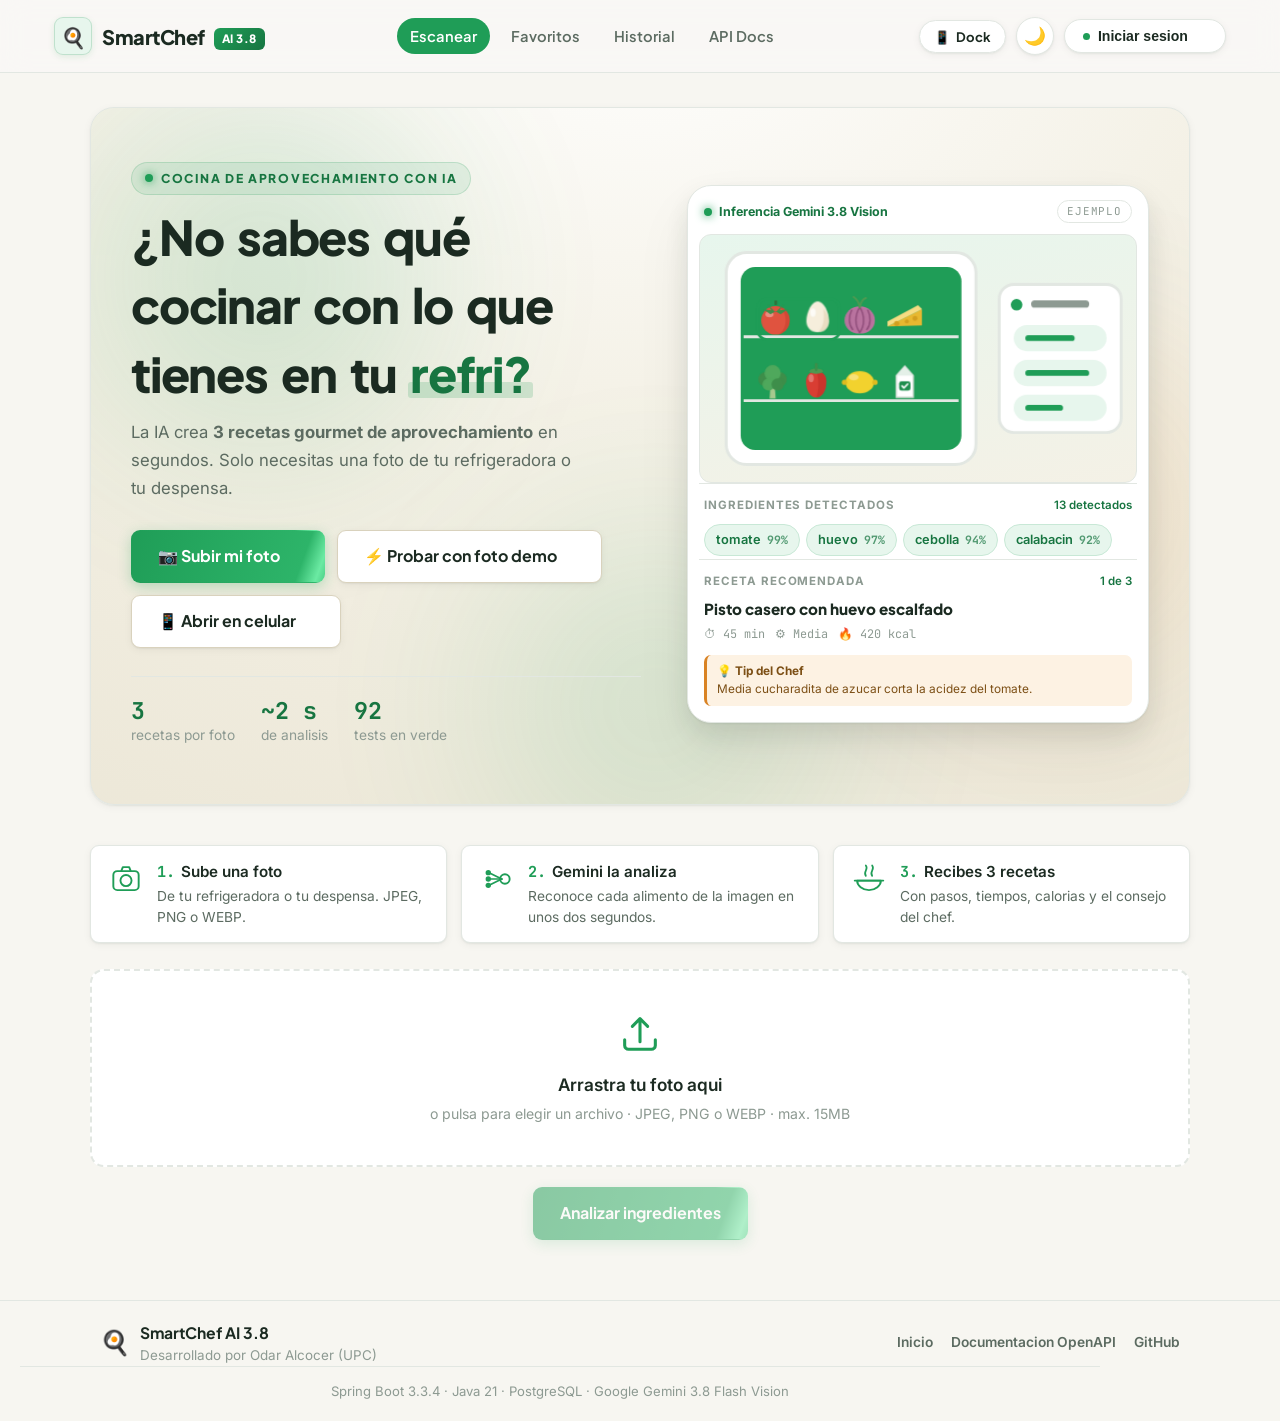
==== commit deb470fe: "feat: regeneracion por lista de ingredientes, escenas SVG animadas y suite de 101 tests" ====
--- a/src/main/resources/static/app.html
+++ b/src/main/resources/static/app.html
@@ -12,6 +12,105 @@
     <link rel="icon" href="data:image/svg+xml,<svg xmlns='http://www.w3.org/2000/svg' viewBox='0 0 100 100'><text y='.9em' font-size='90'>&#127859;</text></svg>">
 </head>
 <body>
+  <!--
+    Alimentos dibujados a mano, una sola vez, para reusarlos con <use> en
+    todas las escenas. Los colores son literales a proposito: un tomate es
+    rojo en tema claro y en tema oscuro, no sigue el acento de la marca.
+    No se sirve como archivo aparte porque Chrome no resuelve <use> hacia
+    otro documento SVG; va embebido en cada pagina.
+  -->
+  <svg class="food-sprite" aria-hidden="true" focusable="false" width="0" height="0">
+    <defs>
+      <symbol id="f-tomato" viewBox="0 0 40 40">
+        <circle cx="20" cy="24" r="14" fill="#E0533F" />
+        <path d="M20 10 A14 14 0 0 1 20 38 A10 14 0 0 0 20 10 Z" fill="#C23B2B" opacity=".45" />
+        <ellipse cx="14" cy="18" rx="4" ry="3" fill="#FFFFFF" opacity=".35" />
+        <path d="M20 16 L12 8 L16 14 L8 13 L15 18 L20 15 L25 18 L32 13 L24 14 L28 8 Z" fill="#3E8E4A" />
+        <rect x="19" y="3" width="2.4" height="6" rx="1.2" fill="#2F6F3A" />
+      </symbol>
+
+      <symbol id="f-egg" viewBox="0 0 40 40">
+        <path d="M20 37 C12 37 8 31 8 25 C8 15 14 4 20 4 C26 4 32 15 32 25 C32 31 28 37 20 37 Z" fill="#F6EEDC" />
+        <path d="M26 12 C30 17 32 22 32 25 C32 31 28 37 20 37 C25 33 28 25 26 12 Z" fill="#E4D6B8" opacity=".7" />
+        <ellipse cx="15" cy="16" rx="3" ry="4.5" fill="#FFFFFF" opacity=".75" />
+      </symbol>
+
+      <symbol id="f-onion" viewBox="0 0 40 40">
+        <path d="M20 37 C11 37 5 31 5 24 C5 16 12 10 20 10 C28 10 35 16 35 24 C35 31 29 37 20 37 Z" fill="#B9739F" />
+        <g fill="none" stroke="#8E4C79" stroke-width="1.4" stroke-linecap="round">
+          <path d="M20 11 C15 19 15 29 20 36" />
+          <path d="M20 11 C25 19 25 29 20 36" />
+          <path d="M12 14 C9 20 9 28 13 33" />
+          <path d="M28 14 C31 20 31 28 27 33" />
+        </g>
+        <g fill="none" stroke="#4F9A52" stroke-width="2" stroke-linecap="round">
+          <path d="M20 11 C19 6 17 3 14 1" />
+          <path d="M20 11 C21 6 23 3 26 2" />
+        </g>
+      </symbol>
+
+      <symbol id="f-cheese" viewBox="0 0 40 40">
+        <path d="M3 30 L37 13 L37 29 L3 30 Z" fill="#E8B830" />
+        <path d="M3 30 L37 13 L33 9 L3 25 Z" fill="#F7DC82" />
+        <circle cx="12" cy="27" r="2.6" fill="#D29F1F" />
+        <circle cx="22" cy="25" r="2" fill="#D29F1F" />
+        <circle cx="30" cy="22" r="2.4" fill="#D29F1F" />
+      </symbol>
+
+      <symbol id="f-broccoli" viewBox="0 0 40 40">
+        <path d="M17 38 L23 38 L22 23 L18 23 Z" fill="#A7C98F" />
+        <circle cx="13" cy="19" r="7" fill="#3E8E4A" />
+        <circle cx="27" cy="19" r="7" fill="#3E8E4A" />
+        <circle cx="20" cy="13" r="8" fill="#4FA85C" />
+        <circle cx="16" cy="24" r="6" fill="#4FA85C" />
+        <circle cx="25" cy="24" r="6" fill="#3E8E4A" />
+      </symbol>
+
+      <symbol id="f-carrot" viewBox="0 0 40 40">
+        <path d="M20 38 L12 16 C15 12 25 12 28 16 Z" fill="#E8822A" />
+        <g fill="none" stroke="#C4661A" stroke-width="1.3" stroke-linecap="round">
+          <path d="M15 20 L19 21" />
+          <path d="M17 26 L21 27" />
+          <path d="M18 32 L21 32" />
+        </g>
+        <g fill="none" stroke="#4F9A52" stroke-width="2.2" stroke-linecap="round">
+          <path d="M20 14 C19 8 16 4 12 2" />
+          <path d="M20 14 C20 8 20 5 20 1" />
+          <path d="M20 14 C21 8 24 4 28 2" />
+        </g>
+      </symbol>
+
+      <symbol id="f-lemon" viewBox="0 0 40 40">
+        <ellipse cx="20" cy="22" rx="14" ry="11" fill="#F2D22E" />
+        <circle cx="5" cy="22" r="2.6" fill="#DFBB1F" />
+        <circle cx="35" cy="22" r="2.6" fill="#DFBB1F" />
+        <ellipse cx="14" cy="17" rx="5" ry="3" fill="#FFFFFF" opacity=".35" />
+      </symbol>
+
+      <symbol id="f-pepper" viewBox="0 0 40 40">
+        <path d="M10 21 C10 15 14 11 20 11 C26 11 30 15 30 21 C30 30 26 37 20 37 C14 37 10 30 10 21 Z" fill="#D93D33" />
+        <path d="M20 11 C23 16 23 31 20 37 C26 37 30 30 30 21 C30 15 26 11 20 11 Z" fill="#BE2E26" opacity=".55" />
+        <ellipse cx="15" cy="18" rx="2.6" ry="4" fill="#FFFFFF" opacity=".3" />
+        <ellipse cx="20" cy="11" rx="6.5" ry="2.6" fill="#4F9A52" />
+        <rect x="18.7" y="3" width="2.6" height="8" rx="1.3" fill="#3E8E4A" />
+      </symbol>
+
+      <symbol id="f-milk" viewBox="0 0 40 40">
+        <path d="M11 38 L29 38 L29 15 L20 5 L11 15 Z" fill="#FFFFFF" stroke="#D3DAD4" stroke-width="1.4" />
+        <path d="M11 15 L20 5 L29 15 Z" fill="#E4F0E8" />
+        <rect x="14" y="21" width="12" height="10" rx="2.5" fill="#1E8E4D" />
+        <path d="M17 26 L19 28 L23 24" fill="none" stroke="#FFFFFF" stroke-width="1.8"
+              stroke-linecap="round" stroke-linejoin="round" />
+      </symbol>
+
+      <symbol id="f-zucchini" viewBox="0 0 40 40">
+        <path d="M6 33 C6 21 15 11 27 9 C31 13 31 19 27 23 C19 30 13 35 6 33 Z" fill="#2F7D46" />
+        <path d="M12 27 C16 20 21 15 27 12" fill="none" stroke="#4FA85C" stroke-width="2" stroke-linecap="round" />
+        <rect x="27" y="4" width="3" height="7" rx="1.5" fill="#6B8F55" transform="rotate(28 28.5 7.5)" />
+      </symbol>
+    </defs>
+  </svg>
+
 <header class="topbar">
     <div class="topbar__inner">
         <a class="brand" href="/" title="Volver al inicio">
@@ -50,6 +149,13 @@
     <!-- ============ VISTA: ESCANEAR ============ -->
     <section class="view is-active" id="view-scan">
         <div class="hero">
+            <!-- Fondo ambiental. Decorativo: no aporta informacion. -->
+            <div class="ambient" aria-hidden="true">
+                <span class="ambient__blob ambient__blob--a"></span>
+                <span class="ambient__blob ambient__blob--b"></span>
+                <span class="ambient__blob ambient__blob--c"></span>
+            </div>
+
             <div class="hero__inner">
 
                 <div class="hero__copy">
@@ -120,10 +226,75 @@
                             <span class="panel-ai__tag">ejemplo</span>
                         </header>
 
-                        <figure class="shot">
-                            <img class="shot__img" src="assets/demo-fridge.jpg" alt=""
-                                 loading="lazy" width="1200" height="900">
-                        </figure>
+                        <!--
+                          La misma escena que el landing: las puertas se abren,
+                          los alimentos entran uno a uno y el haz recorre el
+                          interior. Sustituye a la foto estatica para que el
+                          panel se vea vivo desde el primer segundo.
+                        -->
+                        <svg class="scene scene-fridge" viewBox="0 0 300 170" role="img"
+                             aria-label="Ilustracion: una refrigeradora se abre y Gemini reconoce los alimentos de su interior.">
+                          <defs>
+                            <linearGradient id="beamGradApp" x1="0" y1="0" x2="1" y2="0">
+                              <stop offset="0%"   style="stop-color: var(--green); stop-opacity: 0" />
+                              <stop offset="50%"  style="stop-color: var(--green); stop-opacity: .9" />
+                              <stop offset="100%" style="stop-color: var(--green); stop-opacity: 0" />
+                            </linearGradient>
+                            <clipPath id="fridgeInnerApp">
+                              <rect x="28" y="22" width="152" height="126" rx="10" />
+                            </clipPath>
+                          </defs>
+
+                          <rect x="18" y="12" width="172" height="146" rx="14"
+                                style="fill: var(--bg-elev); stroke: var(--line);" stroke-width="2" />
+                          <rect x="28" y="22" width="152" height="126" rx="10"
+                                style="fill: var(--cream);" />
+                          <rect class="fridge-chill" x="28" y="22" width="152" height="126" rx="10"
+                                style="fill: var(--green);" />
+
+                          <g clip-path="url(#fridgeInnerApp)">
+                            <line x1="30" y1="70" x2="178" y2="70" style="stroke: var(--line);" stroke-width="2" />
+                            <line x1="30" y1="114" x2="178" y2="114" style="stroke: var(--line);" stroke-width="2" />
+
+                            <use class="fridge-item" style="--i: 0;" href="#f-tomato"   x="38"  y="42" width="28" height="28" />
+                            <use class="fridge-item" style="--i: 1;" href="#f-egg"      x="68"  y="42" width="26" height="28" />
+                            <use class="fridge-item" style="--i: 2;" href="#f-onion"    x="96"  y="42" width="28" height="28" />
+                            <use class="fridge-item" style="--i: 3;" href="#f-cheese"   x="126" y="42" width="30" height="28" />
+                            <use class="fridge-item" style="--i: 4;" href="#f-broccoli" x="36"  y="86" width="28" height="28" />
+                            <use class="fridge-item" style="--i: 5;" href="#f-pepper"   x="66"  y="86" width="28" height="28" />
+                            <use class="fridge-item" style="--i: 6;" href="#f-lemon"    x="96"  y="86" width="28" height="28" />
+                            <use class="fridge-item" style="--i: 7;" href="#f-milk"     x="128" y="86" width="26" height="28" />
+
+                            <rect class="fridge-box" x="40" y="44" width="56" height="28" rx="6"
+                                  style="fill: none; stroke: var(--green);" stroke-width="2" />
+                            <rect class="fridge-beam" x="26" y="22" width="14" height="126" fill="url(#beamGradApp)" />
+                          </g>
+
+                          <g class="fridge-door" style="--door-shift: -40px;">
+                            <rect x="18" y="12" width="86" height="146" rx="14"
+                                  style="fill: var(--bg-elev); stroke: var(--line);" stroke-width="2" />
+                            <rect x="90" y="70" width="5" height="34" rx="2.5" style="fill: var(--line);" />
+                          </g>
+                          <g class="fridge-door" style="--door-shift: 40px;">
+                            <rect x="104" y="12" width="86" height="146" rx="14"
+                                  style="fill: var(--bg-elev); stroke: var(--line);" stroke-width="2" />
+                            <rect x="113" y="70" width="5" height="34" rx="2.5" style="fill: var(--line);" />
+                          </g>
+
+                          <rect x="206" y="34" width="84" height="102" rx="10"
+                                style="fill: var(--bg-elev); stroke: var(--line);" stroke-width="2" />
+                          <circle class="fridge-item" style="--i: 8; fill: var(--green);" cx="218" cy="48" r="4" />
+                          <rect class="fridge-item" style="--i: 8; fill: var(--ink-faint);" x="228" y="45" width="40" height="5" rx="2.5" />
+                          <rect class="fridge-item" style="--i: 9; fill: var(--green-soft);" x="216" y="62" width="64" height="18" rx="9" />
+                          <rect class="fridge-item" style="--i: 9; fill: var(--green);" x="224" y="69" width="34" height="4" rx="2" />
+                          <rect class="fridge-item" style="--i: 10; fill: var(--green-soft);" x="216" y="86" width="64" height="18" rx="9" />
+                          <rect class="fridge-item" style="--i: 10; fill: var(--green);" x="224" y="93" width="44" height="4" rx="2" />
+                          <rect class="fridge-item" style="--i: 11; fill: var(--green-soft);" x="216" y="110" width="64" height="18" rx="9" />
+                          <rect class="fridge-item" style="--i: 11; fill: var(--green);" x="224" y="117" width="26" height="4" rx="2" />
+
+                          <path class="fridge-leaf" style="fill: var(--green);"
+                                d="M192 16 C200 16 206 22 206 30 C198 30 192 24 192 16 Z" />
+                        </svg>
 
                         <section class="panel-ai__block">
                             <p class="panel-ai__label">
@@ -160,6 +331,61 @@
             </div>
         </div>
 
+        <!--
+          Franja de pasos. Explica que va a pasar antes de pedir la foto:
+          sin ella el usuario aterriza en una caja vacia sin contexto.
+        -->
+        <ol class="steps-strip">
+            <li class="steps-strip__item">
+                <svg class="steps-strip__art" viewBox="0 0 48 48" aria-hidden="true">
+                    <rect x="8" y="14" width="32" height="24" rx="5"
+                          style="fill: none; stroke: var(--green);" stroke-width="2.4" />
+                    <path d="M18 14 L20 9 L28 9 L30 14" style="fill: none; stroke: var(--green);"
+                          stroke-width="2.4" stroke-linejoin="round" />
+                    <circle class="shutter-ring" cx="24" cy="26" r="7"
+                            style="fill: none; stroke: var(--green);" stroke-width="2.4" />
+                </svg>
+                <div>
+                    <p class="steps-strip__title"><b>1.</b> Sube una foto</p>
+                    <p class="steps-strip__text">De tu refrigeradora o tu despensa. JPEG, PNG o WEBP.</p>
+                </div>
+            </li>
+            <li class="steps-strip__item">
+                <svg class="steps-strip__art" viewBox="0 0 48 48" aria-hidden="true">
+                    <g class="net-link" style="fill: none; stroke: var(--green);"
+                       stroke-width="2.2" stroke-linecap="round">
+                        <path d="M14 16 L30 24" />
+                        <path d="M14 24 L30 24" />
+                        <path d="M14 32 L30 24" />
+                    </g>
+                    <circle class="net-node" style="--i: 0; fill: var(--green);" cx="13" cy="16" r="3.4" />
+                    <circle class="net-node" style="--i: 1; fill: var(--green);" cx="13" cy="24" r="3.4" />
+                    <circle class="net-node" style="--i: 2; fill: var(--green);" cx="13" cy="32" r="3.4" />
+                    <circle style="fill: none; stroke: var(--green);" stroke-width="2.4" cx="34" cy="24" r="6" />
+                </svg>
+                <div>
+                    <p class="steps-strip__title"><b>2.</b> Gemini la analiza</p>
+                    <p class="steps-strip__text">Reconoce cada alimento de la imagen en unos dos segundos.</p>
+                </div>
+            </li>
+            <li class="steps-strip__item">
+                <svg class="steps-strip__art" viewBox="0 0 48 48" aria-hidden="true">
+                    <path class="steam" d="M20 20 C16 15 24 12 20 7" style="fill: none; stroke: var(--green);"
+                          stroke-width="2.2" stroke-linecap="round" />
+                    <path class="steam steam--b" d="M28 20 C24 15 32 12 28 7" style="fill: none; stroke: var(--green);"
+                          stroke-width="2.2" stroke-linecap="round" />
+                    <path d="M9 26 A15 12 0 0 0 39 26 Z" style="fill: none; stroke: var(--green);"
+                          stroke-width="2.4" stroke-linejoin="round" />
+                    <line x1="6" y1="26" x2="42" y2="26" style="stroke: var(--green);"
+                          stroke-width="2.4" stroke-linecap="round" />
+                </svg>
+                <div>
+                    <p class="steps-strip__title"><b>3.</b> Recibes 3 recetas</p>
+                    <p class="steps-strip__text">Con pasos, tiempos, calorias y el consejo del chef.</p>
+                </div>
+            </li>
+        </ol>
+
         <div class="dropzone" id="dropzone" tabindex="0" role="button"
              aria-label="Arrastra una foto o pulsa para seleccionar un archivo">
             <input type="file" id="file-input" accept="image/jpeg,image/png,image/webp" hidden>
@@ -191,20 +417,75 @@
             <button class="btn btn--ghost" id="btn-reset" type="button" hidden>Cambiar foto</button>
         </div>
 
-        <!-- Indicador de procesamiento -->
+        <!--
+          Indicador de procesamiento. En lugar de un circulo girando se
+          dibujan tres tarjetas fantasma con la forma del resultado: la
+          espera se lee mas corta y al llegar los datos no salta el layout.
+        -->
         <div class="loader is-hidden" id="loader" role="status" aria-live="polite">
-            <div class="loader__spinner" aria-hidden="true"></div>
             <p class="loader__text">Analizando ingredientes con Gemini AI...</p>
             <p class="loader__sub" id="loader-sub">Detectando alimentos y creando tus recetas</p>
+
+            <div class="skeletons" aria-hidden="true">
+                <div class="skeleton-card">
+                    <span class="skeleton skeleton--title"></span>
+                    <span class="skeleton skeleton--line"></span>
+                    <span class="skeleton skeleton--line skeleton--short"></span>
+                    <span class="skeleton skeleton--chips"></span>
+                </div>
+                <div class="skeleton-card">
+                    <span class="skeleton skeleton--title"></span>
+                    <span class="skeleton skeleton--line"></span>
+                    <span class="skeleton skeleton--line skeleton--short"></span>
+                    <span class="skeleton skeleton--chips"></span>
+                </div>
+                <div class="skeleton-card">
+                    <span class="skeleton skeleton--title"></span>
+                    <span class="skeleton skeleton--line"></span>
+                    <span class="skeleton skeleton--line skeleton--short"></span>
+                    <span class="skeleton skeleton--chips"></span>
+                </div>
+            </div>
         </div>
 
         <div class="alert is-hidden" id="alert" role="alert"></div>
 
         <!-- Resultados -->
         <section class="results is-hidden" id="results">
+            <!--
+              Aviso de ejemplo. Al abrir la pagina se carga la sesion demo
+              sembrada para que no se vea vacia; sin este aviso el usuario
+              creeria que son resultados de una foto suya.
+            -->
+            <p class="results__demo is-hidden" id="results-demo">
+                <strong>Ejemplo precalculado.</strong>
+                Esto es lo que devuelve una foto de refrigeradora. Sube la tuya y se reemplaza.
+            </p>
+
             <div class="panel">
                 <h2 class="panel__title">Ingredientes detectados</h2>
+                <p class="panel__hint">Pulsa uno para descartarlo y rehacer las recetas sin el.</p>
                 <ul class="pills" id="detected-list"></ul>
+
+                <!--
+                  Solo aparece cuando hay algo descartado. Rehacer es una
+                  consulta nueva a Gemini, asi que es un boton explicito y el
+                  texto dice que cuesta: no se dispara al pulsar una pildora.
+                -->
+                <div class="excluded-bar is-hidden" id="excluded-bar">
+                    <div class="excluded-bar__text">
+                        <strong id="excluded-count"></strong>
+                        <span id="excluded-hint"></span>
+                    </div>
+                    <div class="excluded-bar__actions">
+                        <button class="btn btn--ghost" type="button" id="btn-restore-ingredients">
+                            Restaurar
+                        </button>
+                        <button class="btn btn--primary" type="button" id="btn-regenerate">
+                            Rehacer recetas
+                        </button>
+                    </div>
+                </div>
             </div>
 
             <h2 class="section-title">Tus 3 recetas sugeridas</h2>
@@ -218,7 +499,19 @@
         <p class="view__subtitle">Las recetas que guardaste para cocinar mas tarde.</p>
         <div class="cards" id="favorite-cards"></div>
         <div class="empty is-hidden" id="favorites-empty">
-            <p>Todavia no has guardado ninguna receta.</p>
+            <svg class="empty__art" viewBox="0 0 120 80" aria-hidden="true">
+                <rect x="34" y="10" width="52" height="60" rx="8"
+                      style="fill: var(--bg-elev); stroke: var(--line);" stroke-width="2" />
+                <path d="M60 28 C64 22 73 24 73 32 C73 39 64 45 60 48 C56 45 47 39 47 32 C47 24 56 22 60 28 Z"
+                      style="fill: none; stroke: var(--amber);" stroke-width="2.4" stroke-linejoin="round" />
+                <line x1="44" y1="58" x2="76" y2="58" style="stroke: var(--line);"
+                      stroke-width="3" stroke-linecap="round" />
+            </svg>
+            <p class="empty__title" id="favorites-empty-title">Sin favoritos todavia</p>
+            <p class="empty__text" id="favorites-empty-text">
+                Las recetas que marques con la estrella apareceran aqui.
+            </p>
+            <button class="btn btn--soft" type="button" id="favorites-empty-action">Escanear una foto</button>
         </div>
     </section>
 
@@ -228,15 +521,45 @@
         <p class="view__subtitle">Cada foto que analizaste con su resultado completo.</p>
         <div id="history-list"></div>
         <div class="empty is-hidden" id="history-empty">
-            <p>Aun no tienes escaneos guardados en tu cuenta.</p>
+            <svg class="empty__art" viewBox="0 0 120 80" aria-hidden="true">
+                <rect x="22" y="16" width="76" height="14" rx="7"
+                      style="fill: var(--bg-elev); stroke: var(--line);" stroke-width="2" />
+                <rect x="22" y="36" width="76" height="14" rx="7"
+                      style="fill: var(--bg-elev); stroke: var(--line);" stroke-width="2" />
+                <rect x="22" y="56" width="76" height="14" rx="7"
+                      style="fill: var(--bg-elev); stroke: var(--line);" stroke-width="2" />
+                <circle cx="34" cy="23" r="3.4" style="fill: var(--green);" />
+                <circle cx="34" cy="43" r="3.4" style="fill: var(--line);" />
+                <circle cx="34" cy="63" r="3.4" style="fill: var(--line);" />
+            </svg>
+            <p class="empty__title" id="history-empty-title">Sin escaneos todavia</p>
+            <p class="empty__text" id="history-empty-text">
+                Cada foto que analices quedara guardada aqui con su resultado completo.
+            </p>
+            <button class="btn btn--soft" type="button" id="history-empty-action">Escanear una foto</button>
         </div>
     </section>
 </main>
 
 <footer class="footer">
-    <p>
-        SmartChef AI &middot; Spring Boot 3.3.4 &middot; Java 21 &middot; Google Gemini 3.8 Flash
-        &middot; <a href="/swagger-ui.html" target="_blank" rel="noopener">Documentacion OpenAPI</a>
+    <div class="footer__inner">
+        <div class="footer__brand">
+            <span class="footer__mark" aria-hidden="true">&#127859;</span>
+            <div>
+                <p class="footer__name">SmartChef AI 3.8</p>
+                <p class="footer__by">Desarrollado por Odar Alcocer (UPC)</p>
+            </div>
+        </div>
+
+        <nav class="footer__links" aria-label="Enlaces del pie">
+            <a href="/">Inicio</a>
+            <a href="/swagger-ui.html" target="_blank" rel="noopener">Documentacion OpenAPI</a>
+            <a href="https://github.com/lappwv" target="_blank" rel="noopener">GitHub</a>
+        </nav>
+    </div>
+
+    <p class="footer__stack">
+        Spring Boot 3.3.4 &middot; Java 21 &middot; PostgreSQL &middot; Google Gemini 3.8 Flash Vision
     </p>
 </footer>
 
--- a/src/main/resources/static/styles.css
+++ b/src/main/resources/static/styles.css
@@ -962,20 +962,6 @@
     text-align: center;
 }
 
-.loader__spinner {
-    width: 42px;
-    height: 42px;
-    margin: 0 auto 14px;
-    border: 3px solid var(--green-soft);
-    border-top-color: var(--green);
-    border-radius: 50%;
-    animation: spin .85s linear infinite;
-}
-
-@keyframes spin {
-    to { transform: rotate(360deg); }
-}
-
 .loader__text {
     margin: 0;
     font-weight: 600;
@@ -998,12 +984,6 @@
     padding: 13px 16px;
     border-radius: var(--radius-sm);
     font-size: .94rem;
-}
-
-.empty {
-    text-align: center;
-    color: var(--ink-faint);
-    padding: 44px 0;
 }
 
 /* ---------- Paneles y pildoras ---------- */
@@ -1650,10 +1630,6 @@
     .card {
         transition-property: box-shadow;
     }
-
-    .loader__spinner {
-        animation-duration: 1.6s;
-    }
 }
 
 
@@ -1745,12 +1721,6 @@
         border-color: var(--green) !important;
         box-shadow: 0 16px 36px rgba(20, 40, 28, 0.12) !important;
     }
-}
-
-/* Spinner con brillo radiante */
-.loader__spinner {
-    border-top-color: var(--green) !important;
-    box-shadow: 0 0 16px rgba(31, 157, 87, 0.45);
 }
 
 
@@ -2528,3 +2498,663 @@
         display: none !important;
     }
 }
+
+/* ======================================================================
+   ESCENA SVG DEL HERO Y FONDO AMBIENTAL
+   Mismas reglas que el landing (index.html), con los tokens de la app.
+   Dos clases de movimiento y ninguna mas:
+     - Entrada: una vez, con --motion-enter y --motion-pop.
+     - Ambiente: bucle lento (4s o mas) que nunca pide atencion.
+   Todo bucle se apaga en el bloque de prefers-reduced-motion del final.
+   ====================================================================== */
+
+:root {
+    /* Rebote corto para los "pops" de entrada. Unica curva que sobrepasa,
+       y solo en escalas: nunca en colores ni en hover. */
+    --motion-pop: cubic-bezier(0.34, 1.56, 0.64, 1);
+}
+
+.food-sprite {
+    position: absolute;
+    width: 0;
+    height: 0;
+    overflow: hidden;
+}
+
+.scene {
+    display: block;
+    width: 100%;
+    height: auto;
+    overflow: visible;
+}
+
+.scene-fridge {
+    border-radius: 12px;
+    background: linear-gradient(170deg, var(--green-soft) 0%, var(--cream) 100%);
+    border: 1px solid var(--line);
+}
+
+/*
+ * Las puertas no giran: se separan y se desvanecen. Un rotateY sobre un
+ * SVG plano sin perspectiva se ve como un simple aplastado, y ademas la
+ * puerta derecha acabaria encima del panel de inferencia.
+ */
+.fridge-door {
+    animation: fridge-open 1s var(--motion-ease) 0.45s both;
+}
+
+@keyframes fridge-open {
+    from { transform: translateX(0);                      opacity: 1; }
+    to   { transform: translateX(var(--door-shift, 0px)); opacity: 0; }
+}
+
+.fridge-item {
+    transform-box: fill-box;
+    transform-origin: center bottom;
+    animation: item-pop var(--motion-enter) var(--motion-pop) both;
+    animation-delay: calc(1.1s + var(--motion-stagger) * var(--i, 0));
+}
+
+@keyframes item-pop {
+    from { transform: scale(0); opacity: 0; }
+    to   { transform: scale(1); opacity: 1; }
+}
+
+.fridge-beam {
+    animation: fridge-beam 4.2s var(--motion-ease) 2s infinite;
+    opacity: 0;
+}
+
+@keyframes fridge-beam {
+    0%        { transform: translateX(0);     opacity: 0; }
+    8%        { opacity: .75; }
+    72%       { opacity: .75; }
+    80%, 100% { transform: translateX(268px); opacity: 0; }
+}
+
+.fridge-box {
+    stroke-dasharray: 210;
+    stroke-dashoffset: 210;
+    animation: box-draw 1.2s var(--motion-ease) 2.6s forwards;
+}
+
+@keyframes box-draw {
+    to { stroke-dashoffset: 0; }
+}
+
+.fridge-leaf {
+    /* Sin transform-box el giro usa el centro del viewBox y la hoja
+       acaba fuera de la escena. */
+    transform-box: fill-box;
+    transform-origin: center;
+    animation: leaf-drift 14s linear 3s infinite;
+    opacity: 0;
+}
+
+@keyframes leaf-drift {
+    0%   { transform: translate(0, 0) rotate(0deg);          opacity: 0; }
+    12%  { opacity: .5; }
+    88%  { opacity: .5; }
+    100% { transform: translate(-8px, 112px) rotate(190deg); opacity: 0; }
+}
+
+.fridge-chill {
+    animation: chill-pulse 6s var(--motion-ease) infinite;
+}
+
+@keyframes chill-pulse {
+    0%, 100% { opacity: .05; }
+    50%      { opacity: .12; }
+}
+
+/* ----------------------------------------------------------------------
+   Fondo ambiental: tres manchas de color muy desenfocadas que se
+   desplazan entre 42s y 64s detras del hero. Es atmosfera, no
+   informacion: ningun dato depende de ellas.
+   ---------------------------------------------------------------------- */
+.ambient {
+    position: absolute;
+    inset: 0;
+    overflow: hidden;
+    pointer-events: none;
+    z-index: 0;
+}
+
+.ambient__blob {
+    position: absolute;
+    width: 46vw;
+    max-width: 560px;
+    aspect-ratio: 1;
+    border-radius: 50%;
+    filter: blur(70px);
+}
+
+.ambient__blob--a {
+    top: -16%;
+    left: -10%;
+    background: radial-gradient(circle, var(--green) 0%, transparent 68%);
+    opacity: .2;
+    animation: blob-a 42s var(--motion-ease) infinite;
+}
+
+.ambient__blob--b {
+    top: 18%;
+    right: -14%;
+    background: radial-gradient(circle, var(--amber) 0%, transparent 68%);
+    opacity: .14;
+    animation: blob-b 56s var(--motion-ease) infinite;
+}
+
+.ambient__blob--c {
+    bottom: -26%;
+    left: 26%;
+    background: radial-gradient(circle, var(--green) 0%, transparent 68%);
+    opacity: .16;
+    animation: blob-c 64s var(--motion-ease) infinite;
+}
+
+@keyframes blob-a {
+    0%, 100% { transform: translate(0, 0)      scale(1); }
+    50%      { transform: translate(16%, 12%)  scale(1.16); }
+}
+
+@keyframes blob-b {
+    0%, 100% { transform: translate(0, 0)      scale(1.08); }
+    50%      { transform: translate(-14%, 16%) scale(1); }
+}
+
+@keyframes blob-c {
+    0%, 100% { transform: translate(0, 0)      scale(1); }
+    50%      { transform: translate(12%, -14%) scale(1.2); }
+}
+
+/* El contenido del hero va por encima de las manchas. */
+.hero__inner {
+    position: relative;
+    z-index: 1;
+}
+
+/* ----------------------------------------------------------------------
+   Sin movimiento: se detiene todo bucle y toda entrada queda en su
+   estado final. La escena sigue siendo legible, solo deja de moverse.
+   ---------------------------------------------------------------------- */
+@media (prefers-reduced-motion: reduce) {
+    .fridge-door {
+        animation: none;
+        opacity: 0;
+    }
+
+    .fridge-item {
+        animation: none;
+        opacity: 1;
+        transform: none;
+    }
+
+    .fridge-box {
+        animation: none;
+        stroke-dashoffset: 0;
+    }
+
+    .fridge-beam,
+    .fridge-leaf {
+        animation: none;
+        opacity: 0;
+    }
+
+    .fridge-chill,
+    .ambient__blob {
+        animation: none;
+    }
+}
+
+/* ======================================================================
+   FRANJA DE PASOS, ESQUELETOS, AVISO DE EJEMPLO, ESTADOS VACIOS Y PIE
+   Todo esto existe por la misma razon: antes de subir una foto la
+   aplicacion no mostraba nada mas que una caja vacia.
+   ====================================================================== */
+
+/* ---------- Franja de pasos ---------- */
+
+.steps-strip {
+    list-style: none;
+    margin: 0 0 26px;
+    padding: 0;
+    display: grid;
+    grid-template-columns: repeat(auto-fit, minmax(240px, 1fr));
+    gap: 14px;
+}
+
+.steps-strip__item {
+    display: flex;
+    align-items: flex-start;
+    gap: 12px;
+    padding: 14px 16px;
+    background: var(--bg-elev);
+    border: 1px solid var(--line);
+    border-radius: var(--radius-sm);
+    box-shadow: var(--shadow-sm);
+}
+
+.steps-strip__art {
+    width: 38px;
+    height: 38px;
+    flex-shrink: 0;
+}
+
+.steps-strip__title {
+    margin: 0;
+    font-weight: 600;
+    font-size: .95rem;
+    color: var(--ink);
+}
+
+.steps-strip__title b {
+    color: var(--green);
+    font-family: var(--mono);
+    margin-right: 2px;
+}
+
+.steps-strip__text {
+    margin: 2px 0 0;
+    font-size: .86rem;
+    color: var(--ink-soft);
+}
+
+/* ---------- Esqueletos de carga ---------- */
+
+.skeletons {
+    display: grid;
+    grid-template-columns: repeat(auto-fill, minmax(320px, 1fr));
+    gap: 18px;
+    margin-top: 22px;
+    text-align: left;
+}
+
+.skeleton-card {
+    display: flex;
+    flex-direction: column;
+    gap: 10px;
+    padding: 20px;
+    background: var(--bg-elev);
+    border: 1px solid var(--line);
+    border-radius: var(--radius);
+}
+
+/*
+ * El barrido va en un gradiente de fondo, no en un pseudoelemento que se
+ * desplace: asi no hay nada que pueda desbordar la tarjeta.
+ */
+.skeleton {
+    display: block;
+    height: 12px;
+    border-radius: 6px;
+    background: linear-gradient(90deg,
+        var(--cream) 0%, var(--cream-deep) 40%, var(--cream) 80%);
+    background-size: 280% 100%;
+    animation: skeleton-sweep 1.4s var(--motion-ease) infinite;
+}
+
+.skeleton--title  { height: 18px; width: 72%; }
+.skeleton--line   { width: 100%; }
+.skeleton--short  { width: 58%; }
+.skeleton--chips  { height: 26px; width: 64%; border-radius: 13px; margin-top: 4px; }
+
+@keyframes skeleton-sweep {
+    from { background-position: 180% 0; }
+    to   { background-position: -80% 0; }
+}
+
+/* ---------- Aviso de resultado de ejemplo ---------- */
+
+.results__demo {
+    margin: 0 0 18px;
+    padding: 11px 15px;
+    background: var(--amber-soft);
+    border: 1px solid #f0d9ae;
+    border-radius: var(--radius-sm);
+    color: #7a4b12;
+    font-size: .9rem;
+}
+
+/* ---------- Estados vacios ---------- */
+
+.empty {
+    display: flex;
+    flex-direction: column;
+    align-items: center;
+    gap: 6px;
+    text-align: center;
+    color: var(--ink-faint);
+    padding: 52px 20px;
+}
+
+.empty__art {
+    width: 132px;
+    height: 88px;
+    margin-bottom: 6px;
+}
+
+.empty__title {
+    margin: 0;
+    font-family: var(--display);
+    font-size: 1.15rem;
+    font-weight: 700;
+    color: var(--ink);
+}
+
+.empty__text {
+    margin: 0 0 14px;
+    max-width: 44ch;
+    color: var(--ink-soft);
+    font-size: .94rem;
+}
+
+/* ---------- Pie ---------- */
+
+.footer__inner {
+    max-width: 1080px;
+    margin: 0 auto;
+    display: flex;
+    flex-wrap: wrap;
+    align-items: center;
+    justify-content: space-between;
+    gap: 14px;
+    text-align: left;
+}
+
+.footer__brand {
+    display: flex;
+    align-items: center;
+    gap: 10px;
+}
+
+.footer__mark {
+    font-size: 1.5rem;
+    line-height: 1;
+}
+
+.footer__name {
+    margin: 0;
+    font-family: var(--display);
+    font-weight: 700;
+    color: var(--ink);
+    font-size: .98rem;
+}
+
+.footer__by {
+    margin: 0;
+    font-size: .84rem;
+}
+
+.footer__links {
+    display: flex;
+    flex-wrap: wrap;
+    gap: 18px;
+}
+
+.footer__links a {
+    color: var(--ink-soft);
+    text-decoration: none;
+    font-weight: 600;
+    transition-property: color;
+    transition-duration: var(--motion-fast);
+    transition-timing-function: var(--motion-ease);
+}
+
+@media (hover: hover) {
+    .footer__links a:hover {
+        color: var(--green-dark);
+    }
+}
+
+.footer__stack {
+    max-width: 1080px;
+    margin: 16px auto 0;
+    padding-top: 14px;
+    border-top: 1px solid var(--line);
+    font-size: .82rem;
+}
+
+@media (max-width: 640px) {
+    .footer__inner {
+        flex-direction: column;
+        align-items: flex-start;
+    }
+}
+
+/* Sin movimiento el esqueleto deja de barrer y se queda como bloque gris. */
+@media (prefers-reduced-motion: reduce) {
+    .skeleton {
+        animation: none;
+        background: var(--cream-deep);
+    }
+}
+
+/* ======================================================================
+   PILDORAS DESCARTABLES Y TARJETA DE RECETA REDISENADA
+   ====================================================================== */
+
+/* ---------- Pildoras de ingrediente ---------- */
+
+.panel__hint {
+    margin: -4px 0 12px;
+    font-size: .88rem;
+    color: var(--ink-faint);
+}
+
+/*
+ * La pildora es un boton: el estado se lee por color, por el icono y por
+ * aria-pressed, nunca solo por el tachado, que no llega al lector.
+ */
+.pill[data-ingredient] {
+    display: inline-flex;
+    align-items: center;
+    gap: 6px;
+    font: inherit;
+    font-size: .88rem;
+    font-weight: 600;
+    cursor: pointer;
+    transition-property: background-color, border-color, color, scale;
+    transition-duration: var(--motion-fast);
+    transition-timing-function: var(--motion-ease);
+}
+
+.pill__mark {
+    width: 13px;
+    height: 13px;
+    border-radius: 50%;
+    border: 2px solid currentColor;
+    position: relative;
+    flex-shrink: 0;
+}
+
+.pill__mark::after {
+    content: "";
+    position: absolute;
+    inset: 2px;
+    border-radius: 50%;
+    background: currentColor;
+    transition: scale var(--motion-fast) var(--motion-ease);
+}
+
+.pill.is-off {
+    background: var(--cream);
+    border-color: var(--line);
+    color: var(--ink-faint);
+    text-decoration: line-through;
+}
+
+.pill.is-off .pill__mark::after {
+    scale: 0;
+}
+
+.pill[data-ingredient]:not(:disabled):active {
+    scale: var(--motion-press);
+}
+
+@media (hover: hover) {
+    .pill[data-ingredient]:hover {
+        border-color: var(--green);
+    }
+}
+
+@media (prefers-reduced-motion: reduce) {
+    .pill[data-ingredient]:not(:disabled):active {
+        scale: 1;
+    }
+}
+
+/* ---------- Barra de descartados ---------- */
+
+.excluded-bar {
+    margin-top: 16px;
+    padding: 13px 16px;
+    display: flex;
+    flex-wrap: wrap;
+    align-items: center;
+    justify-content: space-between;
+    gap: 12px;
+    background: var(--amber-soft);
+    border: 1px solid #f0d9ae;
+    border-radius: var(--radius-sm);
+}
+
+.excluded-bar__text {
+    display: flex;
+    flex-direction: column;
+    font-size: .9rem;
+    color: #7a4b12;
+}
+
+.excluded-bar__text span {
+    font-size: .84rem;
+    opacity: .85;
+}
+
+.excluded-bar__actions {
+    display: flex;
+    gap: 8px;
+}
+
+/* ---------- Tarjeta de receta ---------- */
+
+.card {
+    padding: 0;
+    gap: 0;
+    overflow: hidden;
+}
+
+/*
+ * Franja superior. El color del borde izquierdo codifica la dificultad,
+ * pero nunca va solo: el chip de al lado la dice con palabras.
+ */
+.card__head {
+    padding: 18px 20px 14px;
+    background: linear-gradient(180deg, var(--cream) 0%, var(--bg-elev) 100%);
+    border-bottom: 1px solid var(--line);
+    border-left: 4px solid var(--ink-faint);
+    display: flex;
+    flex-direction: column;
+    gap: 10px;
+}
+
+.card__head--facil   { border-left-color: var(--green); }
+.card__head--media   { border-left-color: var(--amber); }
+.card__head--dificil { border-left-color: var(--red); }
+
+.card__body {
+    padding: 16px 20px 18px;
+    display: flex;
+    flex-direction: column;
+    gap: 14px;
+}
+
+.card__footer {
+    margin-top: auto;
+    padding: 0 20px 18px;
+}
+
+/* ---------- Indicador de ingredientes que ya tienes ---------- */
+
+.card__match {
+    display: flex;
+    flex-direction: column;
+    gap: 6px;
+    margin: 0;
+}
+
+.card__match-bar {
+    display: block;
+    height: 6px;
+    border-radius: 3px;
+    background: var(--cream-deep);
+    overflow: hidden;
+}
+
+.card__match-bar > span {
+    display: block;
+    height: 100%;
+    border-radius: 3px;
+    background: var(--green);
+}
+
+.card__match-text {
+    font-size: .85rem;
+    color: var(--ink-soft);
+}
+
+.card__match-text b {
+    color: var(--green-dark);
+}
+
+/* ---------- Pasos con hilo conductor ---------- */
+
+.steps {
+    list-style: none;
+    padding-left: 0;
+    counter-reset: paso;
+    gap: 0;
+}
+
+.steps li {
+    counter-increment: paso;
+    position: relative;
+    padding: 0 0 14px 34px;
+}
+
+.steps li::before {
+    content: counter(paso);
+    position: absolute;
+    left: 0;
+    top: 0;
+    width: 22px;
+    height: 22px;
+    border-radius: 50%;
+    background: var(--green-soft);
+    color: var(--green-dark);
+    font-family: var(--mono);
+    font-size: .75rem;
+    font-weight: 700;
+    display: flex;
+    align-items: center;
+    justify-content: center;
+}
+
+/* El hilo une un paso con el siguiente; el ultimo no lo lleva. */
+.steps li::after {
+    content: "";
+    position: absolute;
+    left: 10px;
+    top: 24px;
+    bottom: 2px;
+    width: 2px;
+    background: var(--line);
+}
+
+.steps li:last-child {
+    padding-bottom: 0;
+}
+
+.steps li:last-child::after {
+    display: none;
+}
